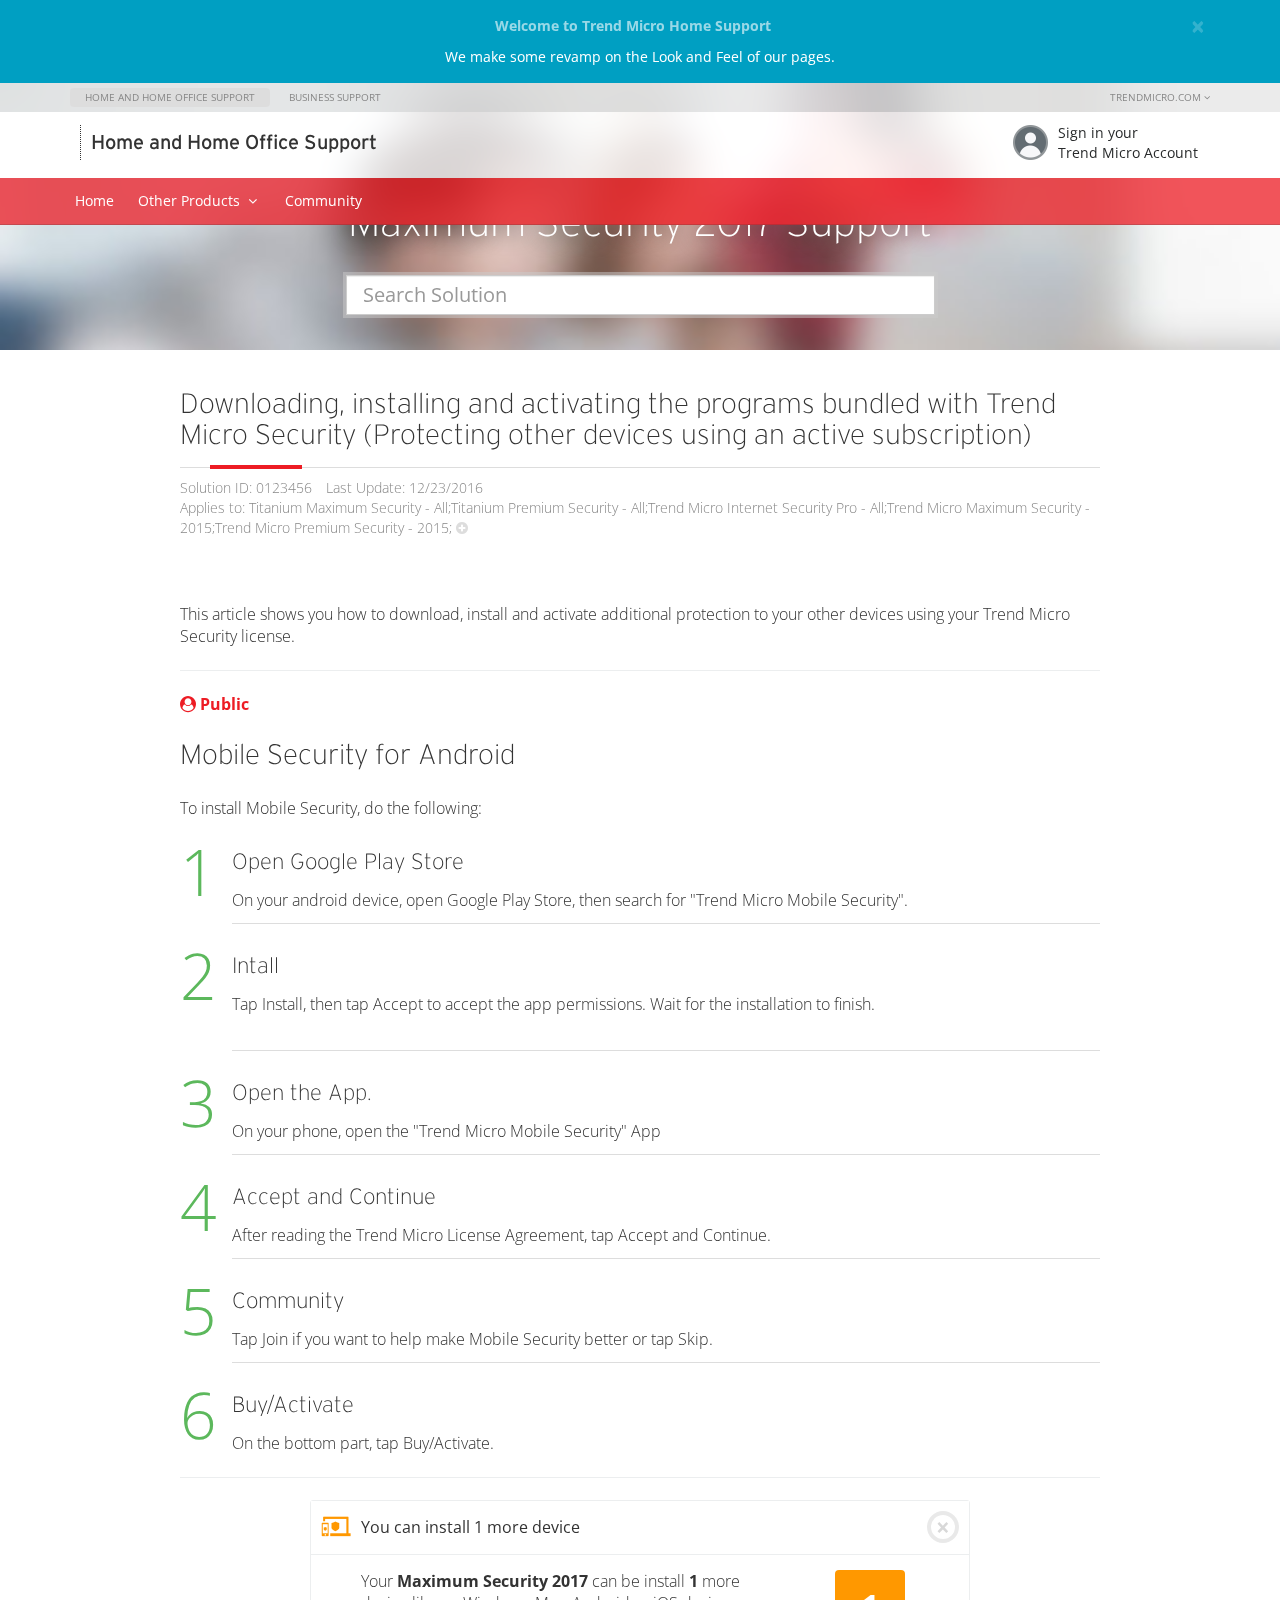
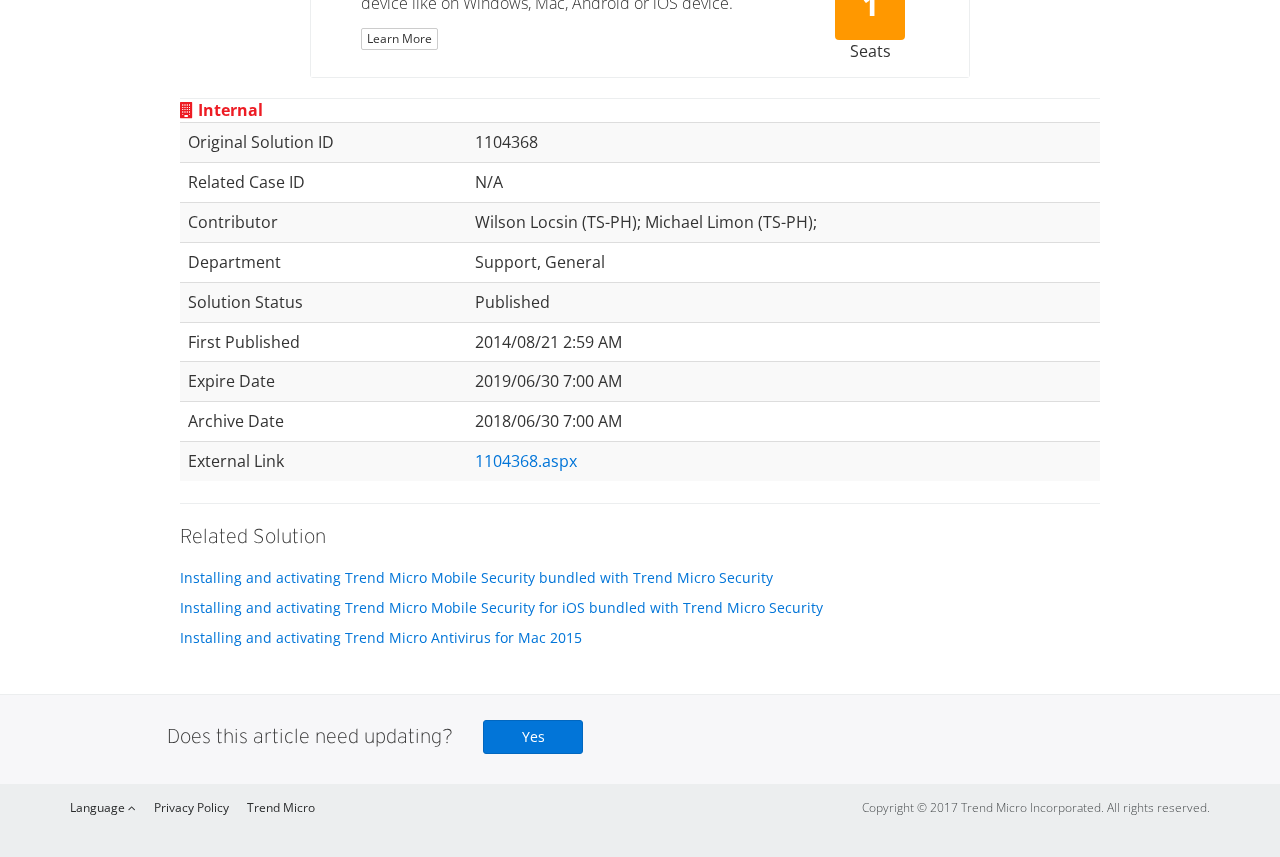
==== solution-internal.html @ 2edee47e "Update Css" ====
<!DOCTYPE html>
<html lang="en">
  <head>
    <meta charset="UTF-8">
    <meta name="viewport" content="width=device-width, initial-scale=1.0">
    <meta http-equiv="X-UA-Compatible" content="ie=edge">
    <meta name="description" content="">
    <meta name="author" content="Ronnel Sanchez">
    <link rel="icon" href="./images/tm/favicon.ico">
    <title>Maximum Security 2017 Support - Welcome to Support - Home and Home Office Support | Trend Micro</title>
    <!-- Bootstrap core CSS -->
    <link href="css/en_hsc.css" rel="stylesheet">
    <!-- Custom styles for this template -->
    <link href="css/style.css" rel="stylesheet">
    <link href="https://fonts.googleapis.com/css?family=Open+Sans:300,400" rel="stylesheet">
    <link rel="stylesheet" href="https://cdnjs.cloudflare.com/ajax/libs/fancybox/3.1.20/jquery.fancybox.min.css" />
    <link rel="stylesheet" href="https://code.jquery.com/ui/1.12.1/themes/base/jquery-ui.css">
    <link rel="stylesheet" href="https://cdnjs.cloudflare.com/ajax/libs/animate.css/3.5.2/animate.min.css" />
    <link rel="stylesheet" href="https://cdnjs.cloudflare.com/ajax/libs/flickity/2.0.10/flickity.min.css" />
    <!-- HTML5 shim and Respond.js for IE8 support of HTML5 elements and media queries -->
    <!--[if lt IE 9]>
    <script src="https://oss.maxcdn.com/html5shiv/3.7.3/html5shiv.min.js"></script>
    <script src="https://oss.maxcdn.com/respond/1.4.2/respond.min.js"></script>
    <![endif]-->
    <script src="https://esupport.trendmicro.com/scripts/web/ti8/jquery.min.js" charset="utf-8"></script>
    <!--script src="https://cdnjs.cloudflare.com/ajax/libs/jquery/3.2.1/jquery.min.js"></script-->
    <script src="https://use.fontawesome.com/0ec848e4a4.js"></script>
    <script type="text/javascript">
    $(function () {
    var availableTags = [
    'ActionScript',
    'AppleScript',
    'Asp',
    'BASIC',
    'C',
    'C++',
    'Clojure',
    'COBOL',
    'ColdFusion',
    'Erlang',
    'Fortran',
    'Groovy',
    'Haskell',
    'Java',
    'JavaScript',
    'Lisp',
    'Perl',
    'PHP',
    'Python',
    'Ruby',
    'Scala',
    'Scheme',
    ];
    $('#search').autocomplete({
    source: availableTags,
    });
    });
    </script>
  </head>
  <body>
    <header id="header" class="navbar navbar-default navbar-fixed-top">
      <div class="global-alert global-alert-info global-alert-dismissible" id="global-alert">
        <div class="container global-alert-content text-center">
          <button type="button" class="close" data-target="#global-alert" data-dismiss="alert">×</button>
          <p class="global-alert-title">
            <strong>Welcome to Trend Micro Home Support</strong>
          </p>
          <p>
            We make some revamp on the Look and Feel of our pages.
          </p>
        </div>
      </div>
      <div class="global-header hidden-xs hidden-sm">
        <div class="container">
          <ul class="nav navbar-left">
            <li class="active"><a href="">Home and Home Office Support</a></li>
            <li><a href="">Business Support</a></li>
          </ul>
          <ul class="nav navbar-right">
            <li class="dropdown">
              <a class="dropdown-toggle" type="button" data-toggle="dropdown" aria-haspopup="true" aria-expanded="false">
                TrendMicro.com
                <i class="fa fa-angle-down" aria-hidden="true"></i>
              </a>
              <ul class="dropdown-menu">
                <li><a href="https://www.trendmicro.com">Go to TrendMicro.com</a></li>
                <li class="divider"></li>
                <li class="indented"><a href="http://www.trendmicro.com/us/home/index.html">For Home</a></li>
                <li class="indented"><a href="http://www.trendmicro.com/us/small-business/index.html">For Small Business</a></li>
                <li class="indented"><a href="http://www.trendmicro.com/us/business/index.html">For Enterprise and Midsize Business</a></li>
                <li class="indented"><a href="http://www.trendmicro.com/us/security-intelligence/index.html">Security Report</a></li>
                <li class="indented"><a href="http://cloudsecurity.trendmicro.com/us/technology-innovation/index.html">Why TrendMicro</a></li>
              </ul>
            </li>
          </ul>
        </div>
      </div>
      <div class="header-nav">
        <div class="container">
          <div class="navbar-header">
            <a href="" class="navbar-brand">
              <img src="https://esupport.trendmicro.com/media/13738452/tm-logo.png" class="hidden-xs" alt="" >
              <img src="images/t-ball-r.png" class="hidden-sm hidden-md hidden-lg" alt="" >
              <span>Home and Home Office <br>Support</span>
            </a>
          </div>
          <div class="btn-login-container">
            <a href="javascript:;" class="btn btn-login btn-modal-login default">
              <div class="avatar">
              </div>
              <div class="hidden-xs body">
                <span class="name">Sign in your</span>
                <span class="email">Trend Micro Account</span>
              </div>
            </a>
          </div>
        </div>
      </div>
      <nav class="product-nav" role="navigation">
        <div class="container desktop-nav" style="position: relative;">
          <div id="navProductTitle" class="product-title">
            <span>
              <img src="./images/t-ball-w.png" alt="" height="30px">
              <b>Maximum Security Support</b>
            </span>
          </div>
          <ul id="productNavList" class="nav visible-show">
            <li class="global-menu-item">
              <a href="solution.html">Home</a>
            </li>
            <li class="dropdown global-menu-item">
              <a class="dropdown-toggle" type="button" data-toggle="dropdown" aria-haspopup="true" aria-expanded="false">Other Products &nbsp;<i class="fa fa-angle-down" aria-hidden="true">&nbsp;</i></a>
              <ul class="dropdown-menu">
                <li class="indented product-menu-item"><a href="solution.html">Premium Security 10</a></li>
                <li class="indented product-menu-item"><a href="solution.html">Antivirus for Mac</a></li>
                <li class="indented product-menu-item"><a href="">Mobile Security for iOS</a></li>
                <li class="indented product-menu-item"><a href="">Mobile Security for Android</a></li>
                <li class="indented product-menu-item"><a href="">Password Manager</a></li>
                <li class="indented product-menu-item"><a href="">More Products</a></li>
              </ul>
            </li>
            <li class="global-menu-item">
              <a href="solution.html">Community</a>
            </li>
          </ul>
          <div class="product-search pull-right">
            <a class="product-search-button">
              <i class="fa fa-search" aria-hidden="true"></i>&nbsp; Search solutions
            </a>
          </div>
        </div>
        <div class="container">
          <div class="dropdown dropdown-mobile">&nbsp;</div>
          <div class="search-mobile">
            <input type="text" class="form-control input-search" id="input-search" placeholder="Search Solution" >
            <a class="product-search-button-close"><i class="fa fa-times" aria-hidden="true"></i></a>
            <a class="product-search-button-search"><i class="fa fa-search" aria-hidden="true"></i></a>
          </div>
        </div>
      </nav>
    </header>
    <div class="banner">
      <!--style="margin-top:75px;"-->
      <div class="product-title-container container">
        <h1>Maximum Security 2017 Support</h1>
        <form action="" class="col-xs-12 col-md-10 col-md-offset-1 col-lg-6 col-lg-offset-3">
          <div class="form-group ui-widget">
            <input id="search" class="form-control input-lg" placeholder="Search Solution">
          </div>
        </form>
      </div>
    </div>
    <main>
      <article class="article-section container">
        <div class="article-body">
          <div class="page-heading">
            <h2 class="page-title h3">Downloading, installing and activating the programs bundled with Trend Micro Security (Protecting other devices using an active subscription)</h2>
            <div class="page-subtitle">
              <ul class="article-properties list-inline">
                <li><span>Solution ID: </span>0123456</li>
                <li><span>Last Update: </span>12/23/2016</li>
                <li><span>Applies to: </span><span id="productList">Titanium Maximum Security - All;Titanium Premium Security - All;Trend Micro Internet Security Pro - All;Trend Micro Maximum Security - 2015;Trend Micro Premium Security - 2015;</span> <a href="#"
              title="Show More" id="seeMore"><i class="fa fa-plus-circle" aria-hidden="true"></i></a></li>
            </ul>
          </div>
        </div>
        <p>This article shows you how to download, install and activate additional protection to your other devices using your Trend Micro Security license.</p>
        <hr>
        <strong class="text-brand-red"><i class="fa fa-user-circle" aria-hidden="true"></i> Public</strong>
        <h3>Mobile Security for Android</h3>
        <p>To install Mobile Security, do the following:</p>
        <dl class="article-steps">
          <dt>
          <h3>Open Google Play Store</h3>
          </dt>
          <dd>
          <p>On your android device, open Google Play Store, then search for "Trend Micro Mobile Security".</p>
          </dd>
          <dt>
          <h3>Intall</h3>
          </dt>
          <dd>
          <p>Tap Install, then tap Accept to accept the app permissions. Wait for the installation to finish. </p>
          <div class="text-center">
            <a href="https://esupport.trendmicro.com/media/13756081/install.png" data-fancybox="images" data-caption="Tap Install, then tap Accept to accept the app permissions. Wait for the installation to finish.">
              <img src="https://esupport.trendmicro.com/media/13756081/install.png" alt="">
            </a>
          </div>
          </dd>
          <dt>
          <h3>Open the App.</h3>
          </dt>
          <dd>
          <p>On your phone, open the "Trend Micro Mobile Security" App</p>
          </dd>
          <dt>
          <h3>Accept and Continue</h3>
          </dt>
          <dd>
          <p>After reading the Trend Micro License Agreement, tap Accept and Continue.</p>
          </dd>
          <dt>
          <h3>Community</h3>
          </dt>
          <dd>
          <p>Tap Join if you want to help make Mobile Security better or tap Skip.</p>
          </dd>
          <dt>
          <h3>Buy/Activate</h3>
          </dt>
          <dd>
          <p>On the bottom part, tap Buy/Activate.</p>
          </dd>
        </dl>
        <hr>
        <div id="SNWidgetKB">
          <div class="sn-widget-kb sn-widget-kb-warning">
            <div class="sn-widget-kb-content">
              <button type="button" class="close" data-target="#SNWidgetKB" data-dismiss="alert">×</button>
              <div class="sn-widget-kb-heading">You can install 1 more device</div>
              <div class="sn-widget-kb-tag">
                <div class="tag">
                  <span class="tag-heading">1</span>
                </div>
                <span class="tag-subtitle">Seats</span>
              </div>
              <div class="sn-widget-kb-body">
                <p>Your <b>Maximum Security 2017</b> can be install <b>1</b> more device like on Windows, Mac, Android or iOS device.</p>
                <p> <a href="" class="btn btn-default btn-xs">Learn More</a></p>
              </div>
            </div>
          </div>
        </div>
      </div>
      <div class="article-body">
        <strong class="text-brand-red"><i class="fa fa-building" aria-hidden="true"></i> Internal</strong>
        <table class="table table-striped">
          <tbody>
            <tr>
              <td>Original Solution ID</td>
              <td>1104368</td>
            </tr>
            <tr>
              <td>Related Case ID</td>
              <td>N/A</td>
            </tr>
            <tr>
              <td>Contributor</td>
              <td>Wilson Locsin (TS-PH); Michael Limon (TS-PH); </td>
            </tr>
            <tr>
              <td>Department</td>
              <td>Support, General</td>
            </tr>
            <tr>
              <td>Solution Status</td>
              <td>Published</td>
            </tr>
            <tr>
              <td>First Published</td>
              <td>2014/08/21 2:59 AM</td>
            </tr>
            <tr>
              <td>Expire Date</td>
              <td>2019/06/30 7:00 AM</td>
            </tr>
            <tr>
              <td>Archive Date</td>
              <td>2018/06/30 7:00 AM</td>
            </tr>
            <tr>
              <td>External Link</td>
              <td><a href="http://esupport.trendmicro.com/en-us/home/pages/technical-support/maximum-security/1104368.aspx">1104368.aspx</a></td>
            </tr>
          </tbody>
        </table>
        <hr>
      </div>
      <div class="article-body">
        <h3 class="article-title h4">Related Solution</h3>
        <ul class="related-list list-unstyled">
          <li><a href="">Installing and activating Trend Micro Mobile Security bundled with Trend Micro Security</a></li>
          <li><a href="">Installing and activating Trend Micro Mobile Security for iOS bundled with Trend Micro Security</a></li>
          <li><a href="">Installing and activating Trend Micro Antivirus for Mac 2015</a></li>
        </ul>
      </div>
    </article>
    <div class="article-feedback">
      <div class="container">
        <div class="row">
          <div class="col-xs-12 col-md-10 col-md-offset-1 col-lg-10 col-lg-offset-1">
            <div class="feedback-solution">
              <!--Feedback YES State-->
              <div id="yes-state" style="display:none;width: 80%">
                <div class="state-section">
                  <div class="alert alert-success">
                    <div class="alert-content">
                      <strong>Thank You</strong> for your feedback!
                    </div>
                  </div>
                  <form>
                    <fieldset class="form-group">
                      <label>What would you like to update?</label>
                      <div class="form-check">
                        <label class="form-check-label">
                          <input type="radio" class="form-check-input" name="optionsRadios" id="optionsRadios1" value="option1" checked>
                          Public Content
                        </label>
                      </div>
                      <div class="form-check">
                        <label class="form-check-label">
                          <input type="radio" class="form-check-input" name="optionsRadios" id="optionsRadios2" value="option2">
                          SEM Content
                        </label>
                      </div>
                  </fieldset>
                  <div class="form-group">
                    <label>How can we improve the article? Tell us.</label>
                    <textarea class="form-control" rows="3"></textarea>
                  </div>
                  <div class="form-group has-warning">
                    <label>Kindly include your email here so we can clarify further your feedback, when necessary:</label>
                    <input class="form-control" placeholder="Enter your email address" type="email" style="width:80%;">
                    <div class="form-control-feedback">Email is required.</div>
                    <div class="help-block"><i>We will not send you spam nor share your email address.</i></div>
                  </div>
                  <div class="form-group">
                    <div class="pull-left">
                      <a id="submit-feedback-yes" class="btn btn-primary" type="submit" tabindex="1">Submit</a>
                      <a id="no-thanks-feedback-yes" class="btn btn-default" type="submit" tabindex="2">NCancel</a>
                    </div>
                  </div>
                </form>
              </div>
            </div>
            <!--Feedback First State-->
            <div id="first-state">
              <h3 class="feedback-title h4">Does this article need updating?</h3>
              <button id="feedback-yes" type="button" class="btn btn-primary btn-icon-phone">Yes</button>
            </div>
          </div>
        </div>
    </div>
  </div>
</div>
</main>
<footer class="footer">
<div class="container">
  <div class="row">
    <div class="col-xs-12 col-md-6">
      <ul class="footer-nav">
        <li class="dropup">
          <a class="dropdown-toggle" type="button" data-toggle="dropdown" aria-haspopup="true" aria-expanded="false">
            Language
            <i class="fa fa-angle-up" aria-hidden="true"></i>
          </a>
          <ul class="dropdown-menu">
            <li><a href="https://www.trendmicro.com">TrendMicro.com</a></li>
            <li class="divider"></li>
            <li class="indented"><a href="http://www.trendmicro.com/us/home/index.html">For Home</a></li>
            <li class="indented"><a href="http://www.trendmicro.com/us/small-business/index.html">For Small Business</a></li>
            <li class="indented"><a href="http://www.trendmicro.com/us/business/index.html">For Enterprise and Midsize Business</a></li>
            <li class="indented"><a href="http://www.trendmicro.com/us/security-intelligence/index.html">Security Report</a></li>
            <li class="indented"><a href="http://cloudsecurity.trendmicro.com/us/technology-innovation/index.html">Why TrendMicro</a></li>
          </ul>
        </li>
        <li><a href="">Privacy Policy</a></li>
        <li><a href="">Trend Micro</a></li>
      </ul>
    </div>
    <div class="col-xs-12 col-md-6">
      <p class="footer-text">Copyright © 2017 Trend Micro Incorporated. All rights reserved.</p>
    </div>
  </div>
</div>
</footer>
<!--Modals-->
<!--Login-->
<div style="display: none;" class="fancybox-default fancybox-login" id="modal-login">
<div class="login-container">
  <div class="col-xs-12">
    <div class="login-body">
      <div class="popup-brand">
        <img src="images/t-ball-r.png" class="brand-logo" alt="">
        <span class="brand-corp">Trend Micro</span>
        <span class="brand-name">Account</span>
      </div>
      <form class="form-horizontal">
        <div class="login-header">
          <h1 class="login-title">Sign In</h1>
          <p class="login-subtitle">with your Trend Micro Account</p>
        </div>
        <div class="form-group">
          <a class="pull-right label-link">Forgot your Email?</a>
          <input class="form-control" placeholder="Email" type="email" tabindex="1" autofocus>
        </div>
        <div class="form-group">
          <a class="pull-right label-link" href="">Forgot your Password?</a>
          <input class="form-control" placeholder="Password" type="password" tabindex="2">
        </div>
        <p class="error-message warning hide">
          You may have entered a wrong email or password.
        </p>
        <p class="error-message hide">
          Please try again or <a href="">Get help</a>.
        </p>
        <hr>
        <div class="form-group">
          <div class="pull-right">
            <a data-fancybox-close class="btn btn-default" type="submit">Cancel</a>
            <a class="btn btn-primary" type="submit" tabindex="3">Sign in</a>
          </div>
        </div>
      </form>
      <p class="login-footer-link"><a href="" class="help-link">Legal Policies and Privacy</a></p>
    </div>
  </div>
</div>
</div>
<!--Login-->
<div style="display: none;" class="fancybox-default fancybox-login" id="modal-login-full">
<div class="login-container equal">
  <div class="col-xs-12 col-sm-6 col-md-6 promo-login">
    <div class="promo-body mobile hidden-sm hidden-md hidden-lg">
      <div class="login-navbar">
        <a data-fancybox-close class="btn btn-semi-transparent-light">Close</a>
      </div>
      <h3>Sign in to quickly check your:</h3>
      <div class="promo-carousel">
        <div class="promo-cell">
          <img src="./images/ms/full/ms-not-expired.png" width="120">
          <h4>Expiry and Auto-Renew Status.</h4>
          <p>Know when your subscription expires</p>
        </div>
        <div class="promo-cell">
          <img src="./images/ms/full/ms-device.png" width="120">
          <h4>Remaining Seats.</h4>
          <p>How many devices your license can protect</p>
        </div>
        <div class="promo-cell">
          <img src="./images/ms/full/ms-support.png" width="120">
          <h4>Service Coverage</h4>
          <p>Contact support</p>
        </div>
      </div>
      <button class="btn btn-default btn-block btn-dismiss-promo">Get Started</button>
    </div>
    <div class="promo-body desktop hidden-xs">
      <h3>Sign in to quickly check your:</h3>
      <p>Lorem ipsum dolor sit amet.</p>
      <br />
      <div class="promo-content">
        <ul class="list-unstyled">
          <li class="media">
            <div class="media-left">
              <span>
                <img src="./images/ms/full/ms-not-expired.png" class="media-object" width="60" >
              </span>
            </div>
            <div class="media-body media-middle">
              <span class="media-heading">Expiry and Auto-Renew Status.</span><br />
              <p>Know when your subscription expires</p>
            </div>
          </li>
          <li class="media">
            <div class="media-left">
              <span>
                <img src="./images/ms/full/ms-device.png" class="media-object" width="60">
              </span>
            </div>
            <div class="media-body media-middle">
              <span class="media-heading">Remaining Seats.</span><br />
              <p>How many devices your license can protect</p>
            </div>
          </li>
          <li class="media">
            <div class="media-left">
              <span>
                <img src="./images/ms/full/ms-support.png" class="media-object" width="60">
              </span>
            </div>
            <div class="media-body media-middle">
              <span class="media-heading">Service Coverage</span><br />
              <p>Contact support</p>
            </div>
          </li>
        </ul>
      </div>
    </div>
  </div>
  <div class="col-xs-12 col-sm-6 col-md-6 login-content">
    <div class="login-body">
      <div class="popup-brand">
        <img src="images/t-ball-r.png" class="brand-logo" alt="">
        <span class="brand-corp">Trend Micro</span>
        <span class="brand-name">Account</span>
      </div>
      <form class="form-horizontal">
        <div class="login-header">
          <h1 class="login-title">Sign In</h1>
          <p class="login-subtitle">with your Trend Micro Account</p>
        </div>
        <div class="form-group">
          <input class="form-control" placeholder="Email" type="email" tabindex="1" autofocus>
          <a class="pull-right label-link">Forgot your Email?</a>
        </div>
        <div class="form-group">
          <input class="form-control" placeholder="Password" type="password" tabindex="2">
          <a class="pull-right label-link" href="">Forgot your Password?</a>
        </div>
        <div class="checkbox">
          <label>
            <input type="checkbox" name="remember_me" id="remember_me" value="" checked="true">
            <small>Remember me</small>
          </label>
        </div>
        <p class="error-message warning hide">
          You may have entered a wrong email or password.
        </p>
        <p class="error-message hide">
          Please try again or <a href="">Get help</a>.
        </p>
        <hr>
        <div class="form-group">
          <div class="pull-right">
            <a data-fancybox-close class="btn btn-default" type="submit">Cancel</a>
            <a class="btn btn-primary" type="submit" tabindex="3">Sign in</a>
          </div>
        </div>
      </form>
      <p class="login-footer-link"><a href="" class="help-link">Legal Policies and Privacy</a></p>
    </div>
  </div>
</div>
</div>
</body>
<script src="https://cdnjs.cloudflare.com/ajax/libs/flickity/2.0.10/flickity.pkgd.min.js"></script>
<script src="https://code.jquery.com/ui/1.12.1/jquery-ui.js"></script>
<script src="https://cdnjs.cloudflare.com/ajax/libs/fancybox/3.1.20/jquery.fancybox.min.js"></script>
<script src="https://cdnjs.cloudflare.com/ajax/libs/headroom/0.9.4/headroom.min.js"></script>
<script src="js/original-scripts.js"></script>
<script src="js/bootstrap.min.js"></script>
</html>
---- css/style.css ----
html {
   -ms-overflow-style: scrollbar;
}

a > img {
  height: auto;
  max-width: 100%;
}

/* FancyBox */
[data-fancybox="images"] {
  cursor: zoom-in;
}

#btnModalLogin, #btnModalLoginCancel {
  width: 100px;
}

#btnModalLogin.full-width {
  width: 100%;
}

.product-title-container > form > .form-group{
  border:3px solid rgba(204, 204, 204, .5);
}

.product-title-container > form > .form-group > input{
  border-radius: 0;
  height: 40px;
  padding-right: 35px;
}

.section{
  padding: 30px 0;
  border-bottom: 1px solid #dddddd;
}

.section:first-child,.section:last-child{
  border-bottom:0;
}

.section-heading{
  text-align: center;
}
.section-title{
  margin-top: 40px;
}

.alert-section, .notification-section {
  margin-top: 20px;
  margin-bottom: 20px;
}

#alert-column,#notification-column{
margin: 0;
}

.article-section{
  margin-bottom: 30px;
}

.article-feedback{
  background: #f7f7f9;
  padding-top: 25px;
  padding-bottom: 30px;
  border-top: 1px solid #eceeef;
}

.article-title {
  margin: 0;
  margin-bottom: 15px;
}

.article-body > .related-list li{
   padding: 5px 0;
   font-size: 14px;
 }

.content{
  margin-bottom: 30px;
  display: inline-block;
  width: 100%;

}

.page-heading{
  margin-top: 40px;
  margin-bottom: 25px;
}

.page-title{
  border-bottom: 1px solid #dddddd;
  padding-bottom: 15px;
  position: relative;
  margin-top: 0;
  margin-bottom: 0;
}

.page-title:after{
  content: " ";
  width: 100%;
  height: 4px;
  background: #ED1C24;
  display: inherit;
  bottom: -.09em;
  max-width: 10%;
  position: absolute;
  left: 30px;
}

.page-subtitle{
  margin-top: 10px;
  font-size: 14px;
  color:#888888;
  font-weight: 300;
}

.page-subtitle a{
  color: #dddddd;
}

.page-subtitle a:hover{
  color: #cccccc;
}


.visible-hide {
      opacity: 0;
  transition: opacity .35s;
}
.visible-show{
      opacity: 1;
  transition: opacity .35s;
}


.animated {
  -webkit-animation-duration: .5s;
  -moz-animation-duration: .5s;
  -o-animation-duration: .5s;
  animation-duration: .5s;
  -webkit-animation-fill-mode: both;
  -moz-animation-fill-mode: both;
  -o-animation-fill-mode: both;
  animation-fill-mode: both;
  will-change: transform, opacity;
}


#mobile-menu {
  -webkit-flex: 1 1 auto;
  -ms-flex: 1 1 auto;
  flex: 1 1 auto;
}

@-webkit-keyframes slideDown {
  0% {
    -webkit-transform: translateY(-90px);
  }

  100% {
    -webkit-transform: translateY(0);
  }
}

@-moz-keyframes slideDown {
  0% {
    -moz-transform: translateY(-90px);
  }

  100% {
    -moz-transform: translateY(0);
  }
}

@-o-keyframes slideDown {
  0% {
    -o-transform: translateY(-90px);
  }

  100% {
    -o-transform: translateY(0);
  }
}

@keyframes slideDown {
  0% {
    transform: translateY(-90px);
  }

  100% {
    transform: translateY(0);
  }
}

.headroom--pinned.headroom--not-bottom.headroom--top {
  animation-name: slideDown !important;
}

@-webkit-keyframes slideUp {
  0% {
    -webkit-transform: translateY(0);
  }

  100% {
    -webkit-transform: translateY(-100%) translateY(46px);
  }
}

@-moz-keyframes slideUp {
  0% {
    -moz-transform: translateY(0);
  }

  100% {
    -moz-transform: translateY(-100%) translateY(46px);
  }
}

@-o-keyframes slideUp {
  0% {
    -o-transform: translateY(0);
  }

  100% {
    -o-transform: translateY(-100%) translateY(46px);
  }
}

@keyframes slideUp {
  0% {
    transform: translateY(0);
  }

  100% {
    transform: translateY(-100%) translateY(46px);
  }
}

@-ms-keyframes slideUp {
  0% {
    -ms-transform: translateY(0);
  }
  100% {
    -ms-transform: translateY(-100%) translateY(46px);
  }
}

.animated.slideUp {
  -webkit-animation-name: slideUp;
  -moz-animation-name: slideUp;
  -o-animation-name: slideUp;
  -ms-animation-name: slideUp;
  animation-name: slideUp;
}

#global-menu a, a.back-to-global {
  padding: 15px 40px !important;
}

#mobile-menu:hover {
  text-decoration: none;
}

.desktop-nav {
  display: none !important;
}

@media (min-width: 1200px) {
  .dropdown-mobile {
    display: none !important;
  }
  .desktop-nav {
    display: flex !important;
  }
}

.headroom--pinned.headroom--not-bottom.headroom--top .dropdown-mobile .product-search-button {
  opacity: 0;
  overflow: hidden;
  transition: visibility .35s,opacity .35s;
  visibility: hidden;
}

.slideUp .dropdown-mobile .product-search-button {
  opacity: 1 !important;
  visibility: visible !important;
  padding: 10px;
  border-radius: 3px;
}

.headroom--pinned.headroom--not-bottom.headroom--top .search-mobile {
  opacity: 0;
  overflow: hidden;
  transition: opacity .2s,right .2s,height .2s,visibility .2s;
  visibility: hidden;
  width: 0;
  height: 0px;
}

#body-overlay {
  background: rgba(0, 0, 0, 0.45);
  height: 0;
  left: 0;
  opacity: 0;
  position: absolute !important;
  transition: opacity .35s,height .35s step-end;
  width: 100%;
  z-index: 1;
  overflow-y: scroll;
}

.overlay-open #body-overlay {
  height: 5000%;
  opacity: 1;
  transition: opacity .35s,height 0s step-start,top .35s;
}

.overlay-open {
  overflow: hidden !important;
}

@keyframes fadein {
  from {
    opacity: 0;
  }

  to {
    opacity: 1;
  }
}
@-moz-keyframes fadein {
  from {
    opacity: 0;
  }

  to {
    opacity: 1;
  }
}

@-webkit-keyframes fadein {
  from {
    opacity: 0;
  }

  to {
    opacity: 1;
  }
}

@-ms-keyframes fadein {
  from {
    opacity: 0;
  }

  to {
    opacity: 1;
  }
}

@-o-keyframes fadein {
  from {
    opacity: 0;
  }

  to {
    opacity: 1;
  }
}

.ul-widget-hide {
bottom: -100% !important;
transition: 0s!important;
}

.label-switch {
  padding-top: 7px;
  padding-left: 10px;
  font-size: small;
  color: #666;
}
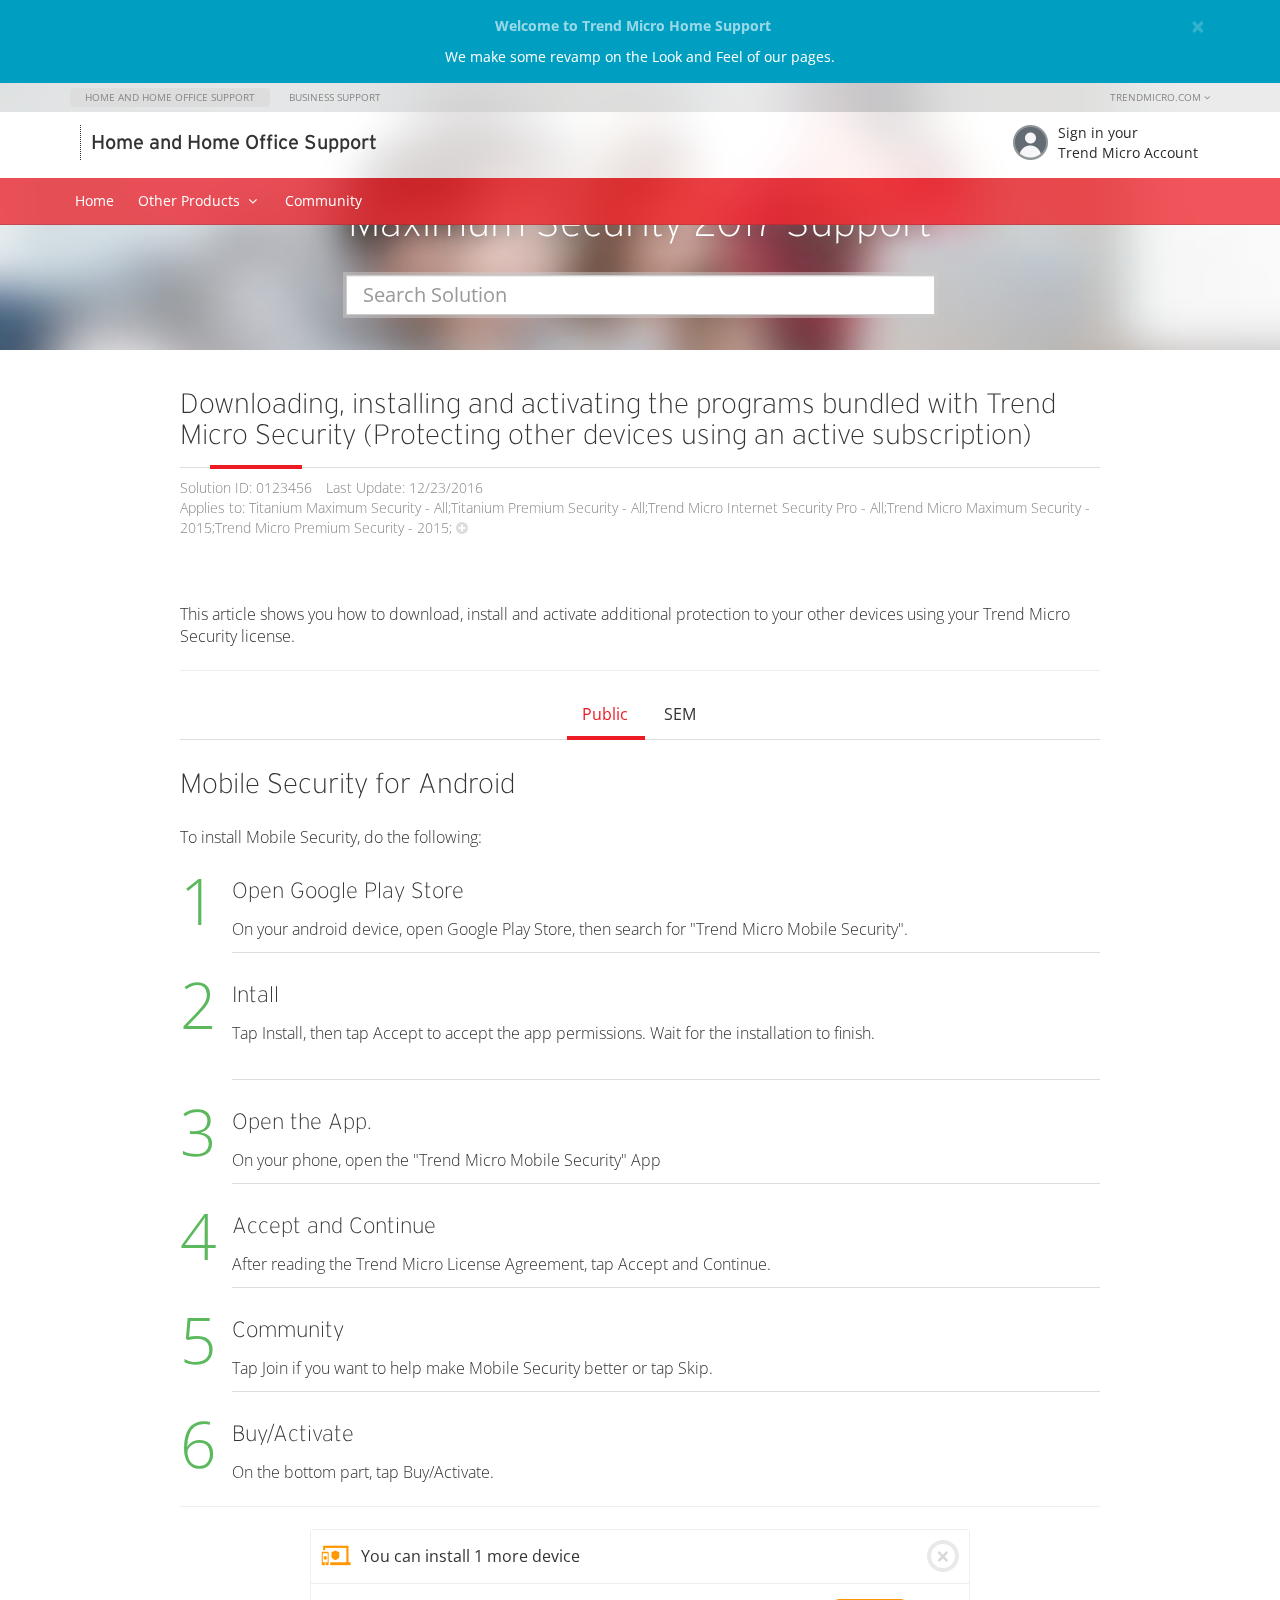
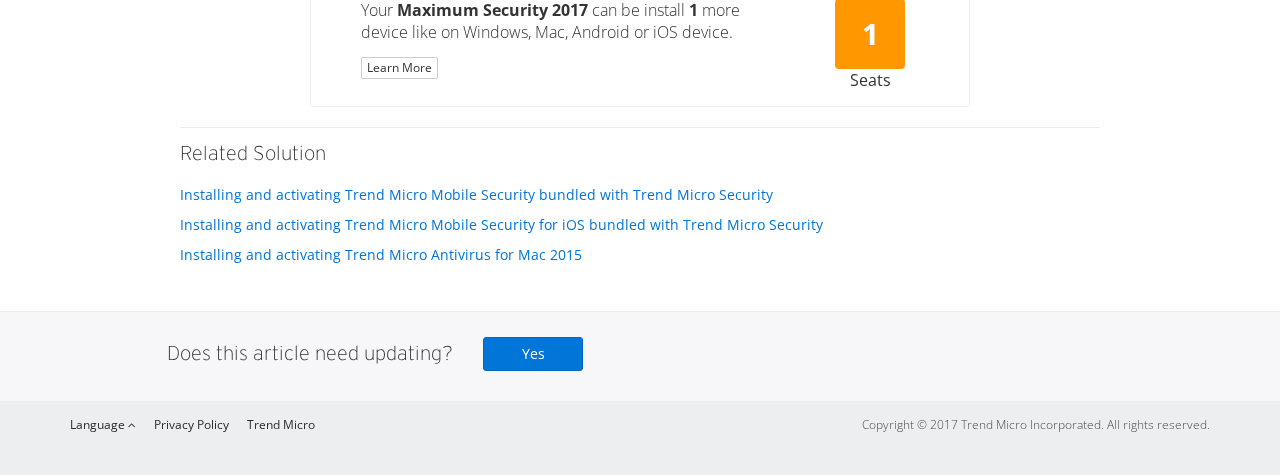
==== commit 25c8c1ca: "Upated internal solution rearrangement" ====
--- a/solution-internal.html
+++ b/solution-internal.html
@@ -181,123 +181,138 @@
                 <li><span>Last Update: </span>12/23/2016</li>
                 <li><span>Applies to: </span><span id="productList">Titanium Maximum Security - All;Titanium Premium Security - All;Trend Micro Internet Security Pro - All;Trend Micro Maximum Security - 2015;Trend Micro Premium Security - 2015;</span> <a href="#"
               title="Show More" id="seeMore"><i class="fa fa-plus-circle" aria-hidden="true"></i></a></li>
-            </ul>
-          </div>
-        </div>
-        <p>This article shows you how to download, install and activate additional protection to your other devices using your Trend Micro Security license.</p>
-        <hr>
-        <strong class="text-brand-red"><i class="fa fa-user-circle" aria-hidden="true"></i> Public</strong>
-        <h3>Mobile Security for Android</h3>
-        <p>To install Mobile Security, do the following:</p>
-        <dl class="article-steps">
-          <dt>
-          <h3>Open Google Play Store</h3>
-          </dt>
-          <dd>
-          <p>On your android device, open Google Play Store, then search for "Trend Micro Mobile Security".</p>
-          </dd>
-          <dt>
-          <h3>Intall</h3>
-          </dt>
-          <dd>
-          <p>Tap Install, then tap Accept to accept the app permissions. Wait for the installation to finish. </p>
-          <div class="text-center">
-            <a href="https://esupport.trendmicro.com/media/13756081/install.png" data-fancybox="images" data-caption="Tap Install, then tap Accept to accept the app permissions. Wait for the installation to finish.">
-              <img src="https://esupport.trendmicro.com/media/13756081/install.png" alt="">
-            </a>
-          </div>
-          </dd>
-          <dt>
-          <h3>Open the App.</h3>
-          </dt>
-          <dd>
-          <p>On your phone, open the "Trend Micro Mobile Security" App</p>
-          </dd>
-          <dt>
-          <h3>Accept and Continue</h3>
-          </dt>
-          <dd>
-          <p>After reading the Trend Micro License Agreement, tap Accept and Continue.</p>
-          </dd>
-          <dt>
-          <h3>Community</h3>
-          </dt>
-          <dd>
-          <p>Tap Join if you want to help make Mobile Security better or tap Skip.</p>
-          </dd>
-          <dt>
-          <h3>Buy/Activate</h3>
-          </dt>
-          <dd>
-          <p>On the bottom part, tap Buy/Activate.</p>
-          </dd>
-        </dl>
-        <hr>
-        <div id="SNWidgetKB">
-          <div class="sn-widget-kb sn-widget-kb-warning">
-            <div class="sn-widget-kb-content">
-              <button type="button" class="close" data-target="#SNWidgetKB" data-dismiss="alert">×</button>
-              <div class="sn-widget-kb-heading">You can install 1 more device</div>
-              <div class="sn-widget-kb-tag">
-                <div class="tag">
-                  <span class="tag-heading">1</span>
-                </div>
-                <span class="tag-subtitle">Seats</span>
-              </div>
-              <div class="sn-widget-kb-body">
-                <p>Your <b>Maximum Security 2017</b> can be install <b>1</b> more device like on Windows, Mac, Android or iOS device.</p>
-                <p> <a href="" class="btn btn-default btn-xs">Learn More</a></p>
-              </div>
-            </div>
-          </div>
-        </div>
-      </div>
+              </ul>
+            </div>
+          </div>
+          <p>This article shows you how to download, install and activate additional protection to your other devices using your Trend Micro Security license.</p>
+          <hr>
+
+
+        <!-- Start -->
+        <ul class="tab-scroll tab-center nav nav-tabs text-center">
+          <li class="active"><a href="#tab1" data-toggle="tab">Public</a></li>
+          <li><a href="#tab2" data-toggle="tab">SEM</a></li>
+        </ul>
+        <div class="tab-content">
+          <div role="tabpanel" class="tab-pane active in fade" id="tab1">
+            <!-- Start Public -->
+            <h3>Mobile Security for Android</h3>
+            <p>To install Mobile Security, do the following:</p>
+            <dl class="article-steps">
+              <dt>
+              <h3>Open Google Play Store</h3>
+              </dt>
+              <dd>
+              <p>On your android device, open Google Play Store, then search for "Trend Micro Mobile Security".</p>
+              </dd>
+              <dt>
+              <h3>Intall</h3>
+              </dt>
+              <dd>
+              <p>Tap Install, then tap Accept to accept the app permissions. Wait for the installation to finish. </p>
+              <div class="text-center">
+                <a href="https://esupport.trendmicro.com/media/13756081/install.png" data-fancybox="images" data-caption="Tap Install, then tap Accept to accept the app permissions. Wait for the installation to finish.">
+                  <img src="https://esupport.trendmicro.com/media/13756081/install.png" alt="">
+                </a>
+              </div>
+              </dd>
+              <dt>
+              <h3>Open the App.</h3>
+              </dt>
+              <dd>
+              <p>On your phone, open the "Trend Micro Mobile Security" App</p>
+              </dd>
+              <dt>
+              <h3>Accept and Continue</h3>
+              </dt>
+              <dd>
+              <p>After reading the Trend Micro License Agreement, tap Accept and Continue.</p>
+              </dd>
+              <dt>
+              <h3>Community</h3>
+              </dt>
+              <dd>
+              <p>Tap Join if you want to help make Mobile Security better or tap Skip.</p>
+              </dd>
+              <dt>
+              <h3>Buy/Activate</h3>
+              </dt>
+              <dd>
+              <p>On the bottom part, tap Buy/Activate.</p>
+              </dd>
+            </dl>
+            <hr>
+            <div id="SNWidgetKB">
+              <div class="sn-widget-kb sn-widget-kb-warning">
+                <div class="sn-widget-kb-content">
+                  <button type="button" class="close" data-target="#SNWidgetKB" data-dismiss="alert">×</button>
+                  <div class="sn-widget-kb-heading">You can install 1 more device</div>
+                  <div class="sn-widget-kb-tag">
+                    <div class="tag">
+                      <span class="tag-heading">1</span>
+                    </div>
+                    <span class="tag-subtitle">Seats</span>
+                  </div>
+                  <div class="sn-widget-kb-body">
+                    <p>Your <b>Maximum Security 2017</b> can be install <b>1</b> more device like on Windows, Mac, Android or iOS device.</p>
+                    <p> <a href="" class="btn btn-default btn-xs">Learn More</a></p>
+                  </div>
+                </div>
+              </div>
+            </div>
+          </div>
+          <!-- End Public -->
+        <div role="tabpanel" class="tab-pane fade" id="tab2">
+          <!-- Start SEM -->
+          <table class="table table-striped">
+            <tbody>
+              <tr>
+                <td>Original Solution ID</td>
+                <td>1104368</td>
+              </tr>
+              <tr>
+                <td>Related Case ID</td>
+                <td>N/A</td>
+              </tr>
+              <tr>
+                <td>Contributor</td>
+                <td>Wilson Locsin (TS-PH); Michael Limon (TS-PH); </td>
+              </tr>
+              <tr>
+                <td>Department</td>
+                <td>Support, General</td>
+              </tr>
+              <tr>
+                <td>Solution Status</td>
+                <td>Published</td>
+              </tr>
+              <tr>
+                <td>First Published</td>
+                <td>2014/08/21 2:59 AM</td>
+              </tr>
+              <tr>
+                <td>Expire Date</td>
+                <td>2019/06/30 7:00 AM</td>
+              </tr>
+              <tr>
+                <td>Archive Date</td>
+                <td>2018/06/30 7:00 AM</td>
+              </tr>
+              <tr>
+                <td>External Link</td>
+                <td><a href="http://esupport.trendmicro.com/en-us/home/pages/technical-support/maximum-security/1104368.aspx">1104368.aspx</a></td>
+              </tr>
+            </tbody>
+          </table>
+          <hr>
+          <!-- End SEM -->
+        </div>
+      </div>
+      <!-- End -->
+    </div>
+      <!-- <strong class="text-brand-red"><i class="fa fa-user-circle" aria-hidden="true"></i> Public</strong> -->
       <div class="article-body">
-        <strong class="text-brand-red"><i class="fa fa-building" aria-hidden="true"></i> Internal</strong>
-        <table class="table table-striped">
-          <tbody>
-            <tr>
-              <td>Original Solution ID</td>
-              <td>1104368</td>
-            </tr>
-            <tr>
-              <td>Related Case ID</td>
-              <td>N/A</td>
-            </tr>
-            <tr>
-              <td>Contributor</td>
-              <td>Wilson Locsin (TS-PH); Michael Limon (TS-PH); </td>
-            </tr>
-            <tr>
-              <td>Department</td>
-              <td>Support, General</td>
-            </tr>
-            <tr>
-              <td>Solution Status</td>
-              <td>Published</td>
-            </tr>
-            <tr>
-              <td>First Published</td>
-              <td>2014/08/21 2:59 AM</td>
-            </tr>
-            <tr>
-              <td>Expire Date</td>
-              <td>2019/06/30 7:00 AM</td>
-            </tr>
-            <tr>
-              <td>Archive Date</td>
-              <td>2018/06/30 7:00 AM</td>
-            </tr>
-            <tr>
-              <td>External Link</td>
-              <td><a href="http://esupport.trendmicro.com/en-us/home/pages/technical-support/maximum-security/1104368.aspx">1104368.aspx</a></td>
-            </tr>
-          </tbody>
-        </table>
-        <hr>
-      </div>
-      <div class="article-body">
-        <h3 class="article-title h4">Related Solution</h3>
+        <h3 class="article-title h4" style="margin-top: 15px;">Related Solution</h3>
         <ul class="related-list list-unstyled">
           <li><a href="">Installing and activating Trend Micro Mobile Security bundled with Trend Micro Security</a></li>
           <li><a href="">Installing and activating Trend Micro Mobile Security for iOS bundled with Trend Micro Security</a></li>
@@ -333,226 +348,226 @@
                           SEM Content
                         </label>
                       </div>
-                  </fieldset>
-                  <div class="form-group">
-                    <label>How can we improve the article? Tell us.</label>
-                    <textarea class="form-control" rows="3"></textarea>
-                  </div>
-                  <div class="form-group has-warning">
-                    <label>Kindly include your email here so we can clarify further your feedback, when necessary:</label>
-                    <input class="form-control" placeholder="Enter your email address" type="email" style="width:80%;">
-                    <div class="form-control-feedback">Email is required.</div>
-                    <div class="help-block"><i>We will not send you spam nor share your email address.</i></div>
-                  </div>
-                  <div class="form-group">
-                    <div class="pull-left">
-                      <a id="submit-feedback-yes" class="btn btn-primary" type="submit" tabindex="1">Submit</a>
-                      <a id="no-thanks-feedback-yes" class="btn btn-default" type="submit" tabindex="2">NCancel</a>
+                    </fieldset>
+                    <div class="form-group">
+                      <label>How can we improve the article? Tell us.</label>
+                      <textarea class="form-control" rows="3"></textarea>
                     </div>
-                  </div>
-                </form>
-              </div>
-            </div>
-            <!--Feedback First State-->
-            <div id="first-state">
-              <h3 class="feedback-title h4">Does this article need updating?</h3>
-              <button id="feedback-yes" type="button" class="btn btn-primary btn-icon-phone">Yes</button>
-            </div>
-          </div>
-        </div>
+                    <div class="form-group has-warning">
+                      <label>Kindly include your email here so we can clarify further your feedback, when necessary:</label>
+                      <input class="form-control" placeholder="Enter your email address" type="email" style="width:80%;">
+                      <div class="form-control-feedback">Email is required.</div>
+                      <div class="help-block"><i>We will not send you spam nor share your email address.</i></div>
+                    </div>
+                    <div class="form-group">
+                      <div class="pull-left">
+                        <a id="submit-feedback-yes" class="btn btn-primary" type="submit" tabindex="1">Submit</a>
+                        <a id="no-thanks-feedback-yes" class="btn btn-default" type="submit" tabindex="2">NCancel</a>
+                      </div>
+                    </div>
+                  </form>
+                </div>
+              </div>
+              <!--Feedback First State-->
+              <div id="first-state">
+                <h3 class="feedback-title h4">Does this article need updating?</h3>
+                <button id="feedback-yes" type="button" class="btn btn-primary btn-icon-phone">Yes</button>
+              </div>
+            </div>
+          </div>
+        </div>
+      </div>
+    </div>
+  </main>
+  <footer class="footer">
+    <div class="container">
+      <div class="row">
+        <div class="col-xs-12 col-md-6">
+          <ul class="footer-nav">
+            <li class="dropup">
+              <a class="dropdown-toggle" type="button" data-toggle="dropdown" aria-haspopup="true" aria-expanded="false">
+                Language
+                <i class="fa fa-angle-up" aria-hidden="true"></i>
+              </a>
+              <ul class="dropdown-menu">
+                <li><a href="https://www.trendmicro.com">TrendMicro.com</a></li>
+                <li class="divider"></li>
+                <li class="indented"><a href="http://www.trendmicro.com/us/home/index.html">For Home</a></li>
+                <li class="indented"><a href="http://www.trendmicro.com/us/small-business/index.html">For Small Business</a></li>
+                <li class="indented"><a href="http://www.trendmicro.com/us/business/index.html">For Enterprise and Midsize Business</a></li>
+                <li class="indented"><a href="http://www.trendmicro.com/us/security-intelligence/index.html">Security Report</a></li>
+                <li class="indented"><a href="http://cloudsecurity.trendmicro.com/us/technology-innovation/index.html">Why TrendMicro</a></li>
+              </ul>
+            </li>
+            <li><a href="">Privacy Policy</a></li>
+            <li><a href="">Trend Micro</a></li>
+          </ul>
+        </div>
+        <div class="col-xs-12 col-md-6">
+          <p class="footer-text">Copyright © 2017 Trend Micro Incorporated. All rights reserved.</p>
+        </div>
+      </div>
+    </div>
+  </footer>
+  <!--Modals-->
+  <!--Login-->
+  <div style="display: none;" class="fancybox-default fancybox-login" id="modal-login">
+    <div class="login-container">
+      <div class="col-xs-12">
+        <div class="login-body">
+          <div class="popup-brand">
+            <img src="images/t-ball-r.png" class="brand-logo" alt="">
+            <span class="brand-corp">Trend Micro</span>
+            <span class="brand-name">Account</span>
+          </div>
+          <form class="form-horizontal">
+            <div class="login-header">
+              <h1 class="login-title">Sign In</h1>
+              <p class="login-subtitle">with your Trend Micro Account</p>
+            </div>
+            <div class="form-group">
+              <a class="pull-right label-link">Forgot your Email?</a>
+              <input class="form-control" placeholder="Email" type="email" tabindex="1" autofocus>
+            </div>
+            <div class="form-group">
+              <a class="pull-right label-link" href="">Forgot your Password?</a>
+              <input class="form-control" placeholder="Password" type="password" tabindex="2">
+            </div>
+            <p class="error-message warning hide">
+              You may have entered a wrong email or password.
+            </p>
+            <p class="error-message hide">
+              Please try again or <a href="">Get help</a>.
+            </p>
+            <hr>
+            <div class="form-group">
+              <div class="pull-right">
+                <a data-fancybox-close class="btn btn-default" type="submit">Cancel</a>
+                <a class="btn btn-primary" type="submit" tabindex="3">Sign in</a>
+              </div>
+            </div>
+          </form>
+          <p class="login-footer-link"><a href="" class="help-link">Legal Policies and Privacy</a></p>
+        </div>
+      </div>
     </div>
   </div>
-</div>
-</main>
-<footer class="footer">
-<div class="container">
-  <div class="row">
-    <div class="col-xs-12 col-md-6">
-      <ul class="footer-nav">
-        <li class="dropup">
-          <a class="dropdown-toggle" type="button" data-toggle="dropdown" aria-haspopup="true" aria-expanded="false">
-            Language
-            <i class="fa fa-angle-up" aria-hidden="true"></i>
-          </a>
-          <ul class="dropdown-menu">
-            <li><a href="https://www.trendmicro.com">TrendMicro.com</a></li>
-            <li class="divider"></li>
-            <li class="indented"><a href="http://www.trendmicro.com/us/home/index.html">For Home</a></li>
-            <li class="indented"><a href="http://www.trendmicro.com/us/small-business/index.html">For Small Business</a></li>
-            <li class="indented"><a href="http://www.trendmicro.com/us/business/index.html">For Enterprise and Midsize Business</a></li>
-            <li class="indented"><a href="http://www.trendmicro.com/us/security-intelligence/index.html">Security Report</a></li>
-            <li class="indented"><a href="http://cloudsecurity.trendmicro.com/us/technology-innovation/index.html">Why TrendMicro</a></li>
-          </ul>
-        </li>
-        <li><a href="">Privacy Policy</a></li>
-        <li><a href="">Trend Micro</a></li>
-      </ul>
-    </div>
-    <div class="col-xs-12 col-md-6">
-      <p class="footer-text">Copyright © 2017 Trend Micro Incorporated. All rights reserved.</p>
+  <!--Login-->
+  <div style="display: none;" class="fancybox-default fancybox-login" id="modal-login-full">
+    <div class="login-container equal">
+      <div class="col-xs-12 col-sm-6 col-md-6 promo-login">
+        <div class="promo-body mobile hidden-sm hidden-md hidden-lg">
+          <div class="login-navbar">
+            <a data-fancybox-close class="btn btn-semi-transparent-light">Close</a>
+          </div>
+          <h3>Sign in to quickly check your:</h3>
+          <div class="promo-carousel">
+            <div class="promo-cell">
+              <img src="./images/ms/full/ms-not-expired.png" width="120">
+              <h4>Expiry and Auto-Renew Status.</h4>
+              <p>Know when your subscription expires</p>
+            </div>
+            <div class="promo-cell">
+              <img src="./images/ms/full/ms-device.png" width="120">
+              <h4>Remaining Seats.</h4>
+              <p>How many devices your license can protect</p>
+            </div>
+            <div class="promo-cell">
+              <img src="./images/ms/full/ms-support.png" width="120">
+              <h4>Service Coverage</h4>
+              <p>Contact support</p>
+            </div>
+          </div>
+          <button class="btn btn-default btn-block btn-dismiss-promo">Get Started</button>
+        </div>
+        <div class="promo-body desktop hidden-xs">
+          <h3>Sign in to quickly check your:</h3>
+          <p>Lorem ipsum dolor sit amet.</p>
+          <br />
+          <div class="promo-content">
+            <ul class="list-unstyled">
+              <li class="media">
+                <div class="media-left">
+                  <span>
+                    <img src="./images/ms/full/ms-not-expired.png" class="media-object" width="60" >
+                  </span>
+                </div>
+                <div class="media-body media-middle">
+                  <span class="media-heading">Expiry and Auto-Renew Status.</span><br />
+                  <p>Know when your subscription expires</p>
+                </div>
+              </li>
+              <li class="media">
+                <div class="media-left">
+                  <span>
+                    <img src="./images/ms/full/ms-device.png" class="media-object" width="60">
+                  </span>
+                </div>
+                <div class="media-body media-middle">
+                  <span class="media-heading">Remaining Seats.</span><br />
+                  <p>How many devices your license can protect</p>
+                </div>
+              </li>
+              <li class="media">
+                <div class="media-left">
+                  <span>
+                    <img src="./images/ms/full/ms-support.png" class="media-object" width="60">
+                  </span>
+                </div>
+                <div class="media-body media-middle">
+                  <span class="media-heading">Service Coverage</span><br />
+                  <p>Contact support</p>
+                </div>
+              </li>
+            </ul>
+          </div>
+        </div>
+      </div>
+      <div class="col-xs-12 col-sm-6 col-md-6 login-content">
+        <div class="login-body">
+          <div class="popup-brand">
+            <img src="images/t-ball-r.png" class="brand-logo" alt="">
+            <span class="brand-corp">Trend Micro</span>
+            <span class="brand-name">Account</span>
+          </div>
+          <form class="form-horizontal">
+            <div class="login-header">
+              <h1 class="login-title">Sign In</h1>
+              <p class="login-subtitle">with your Trend Micro Account</p>
+            </div>
+            <div class="form-group">
+              <input class="form-control" placeholder="Email" type="email" tabindex="1" autofocus>
+              <a class="pull-right label-link">Forgot your Email?</a>
+            </div>
+            <div class="form-group">
+              <input class="form-control" placeholder="Password" type="password" tabindex="2">
+              <a class="pull-right label-link" href="">Forgot your Password?</a>
+            </div>
+            <div class="checkbox">
+              <label>
+                <input type="checkbox" name="remember_me" id="remember_me" value="" checked="true">
+                <small>Remember me</small>
+              </label>
+            </div>
+            <p class="error-message warning hide">
+              You may have entered a wrong email or password.
+            </p>
+            <p class="error-message hide">
+              Please try again or <a href="">Get help</a>.
+            </p>
+            <hr>
+            <div class="form-group">
+              <div class="pull-right">
+                <a data-fancybox-close class="btn btn-default" type="submit">Cancel</a>
+                <a class="btn btn-primary" type="submit" tabindex="3">Sign in</a>
+              </div>
+            </div>
+          </form>
+          <p class="login-footer-link"><a href="" class="help-link">Legal Policies and Privacy</a></p>
+        </div>
+      </div>
     </div>
   </div>
-</div>
-</footer>
-<!--Modals-->
-<!--Login-->
-<div style="display: none;" class="fancybox-default fancybox-login" id="modal-login">
-<div class="login-container">
-  <div class="col-xs-12">
-    <div class="login-body">
-      <div class="popup-brand">
-        <img src="images/t-ball-r.png" class="brand-logo" alt="">
-        <span class="brand-corp">Trend Micro</span>
-        <span class="brand-name">Account</span>
-      </div>
-      <form class="form-horizontal">
-        <div class="login-header">
-          <h1 class="login-title">Sign In</h1>
-          <p class="login-subtitle">with your Trend Micro Account</p>
-        </div>
-        <div class="form-group">
-          <a class="pull-right label-link">Forgot your Email?</a>
-          <input class="form-control" placeholder="Email" type="email" tabindex="1" autofocus>
-        </div>
-        <div class="form-group">
-          <a class="pull-right label-link" href="">Forgot your Password?</a>
-          <input class="form-control" placeholder="Password" type="password" tabindex="2">
-        </div>
-        <p class="error-message warning hide">
-          You may have entered a wrong email or password.
-        </p>
-        <p class="error-message hide">
-          Please try again or <a href="">Get help</a>.
-        </p>
-        <hr>
-        <div class="form-group">
-          <div class="pull-right">
-            <a data-fancybox-close class="btn btn-default" type="submit">Cancel</a>
-            <a class="btn btn-primary" type="submit" tabindex="3">Sign in</a>
-          </div>
-        </div>
-      </form>
-      <p class="login-footer-link"><a href="" class="help-link">Legal Policies and Privacy</a></p>
-    </div>
-  </div>
-</div>
-</div>
-<!--Login-->
-<div style="display: none;" class="fancybox-default fancybox-login" id="modal-login-full">
-<div class="login-container equal">
-  <div class="col-xs-12 col-sm-6 col-md-6 promo-login">
-    <div class="promo-body mobile hidden-sm hidden-md hidden-lg">
-      <div class="login-navbar">
-        <a data-fancybox-close class="btn btn-semi-transparent-light">Close</a>
-      </div>
-      <h3>Sign in to quickly check your:</h3>
-      <div class="promo-carousel">
-        <div class="promo-cell">
-          <img src="./images/ms/full/ms-not-expired.png" width="120">
-          <h4>Expiry and Auto-Renew Status.</h4>
-          <p>Know when your subscription expires</p>
-        </div>
-        <div class="promo-cell">
-          <img src="./images/ms/full/ms-device.png" width="120">
-          <h4>Remaining Seats.</h4>
-          <p>How many devices your license can protect</p>
-        </div>
-        <div class="promo-cell">
-          <img src="./images/ms/full/ms-support.png" width="120">
-          <h4>Service Coverage</h4>
-          <p>Contact support</p>
-        </div>
-      </div>
-      <button class="btn btn-default btn-block btn-dismiss-promo">Get Started</button>
-    </div>
-    <div class="promo-body desktop hidden-xs">
-      <h3>Sign in to quickly check your:</h3>
-      <p>Lorem ipsum dolor sit amet.</p>
-      <br />
-      <div class="promo-content">
-        <ul class="list-unstyled">
-          <li class="media">
-            <div class="media-left">
-              <span>
-                <img src="./images/ms/full/ms-not-expired.png" class="media-object" width="60" >
-              </span>
-            </div>
-            <div class="media-body media-middle">
-              <span class="media-heading">Expiry and Auto-Renew Status.</span><br />
-              <p>Know when your subscription expires</p>
-            </div>
-          </li>
-          <li class="media">
-            <div class="media-left">
-              <span>
-                <img src="./images/ms/full/ms-device.png" class="media-object" width="60">
-              </span>
-            </div>
-            <div class="media-body media-middle">
-              <span class="media-heading">Remaining Seats.</span><br />
-              <p>How many devices your license can protect</p>
-            </div>
-          </li>
-          <li class="media">
-            <div class="media-left">
-              <span>
-                <img src="./images/ms/full/ms-support.png" class="media-object" width="60">
-              </span>
-            </div>
-            <div class="media-body media-middle">
-              <span class="media-heading">Service Coverage</span><br />
-              <p>Contact support</p>
-            </div>
-          </li>
-        </ul>
-      </div>
-    </div>
-  </div>
-  <div class="col-xs-12 col-sm-6 col-md-6 login-content">
-    <div class="login-body">
-      <div class="popup-brand">
-        <img src="images/t-ball-r.png" class="brand-logo" alt="">
-        <span class="brand-corp">Trend Micro</span>
-        <span class="brand-name">Account</span>
-      </div>
-      <form class="form-horizontal">
-        <div class="login-header">
-          <h1 class="login-title">Sign In</h1>
-          <p class="login-subtitle">with your Trend Micro Account</p>
-        </div>
-        <div class="form-group">
-          <input class="form-control" placeholder="Email" type="email" tabindex="1" autofocus>
-          <a class="pull-right label-link">Forgot your Email?</a>
-        </div>
-        <div class="form-group">
-          <input class="form-control" placeholder="Password" type="password" tabindex="2">
-          <a class="pull-right label-link" href="">Forgot your Password?</a>
-        </div>
-        <div class="checkbox">
-          <label>
-            <input type="checkbox" name="remember_me" id="remember_me" value="" checked="true">
-            <small>Remember me</small>
-          </label>
-        </div>
-        <p class="error-message warning hide">
-          You may have entered a wrong email or password.
-        </p>
-        <p class="error-message hide">
-          Please try again or <a href="">Get help</a>.
-        </p>
-        <hr>
-        <div class="form-group">
-          <div class="pull-right">
-            <a data-fancybox-close class="btn btn-default" type="submit">Cancel</a>
-            <a class="btn btn-primary" type="submit" tabindex="3">Sign in</a>
-          </div>
-        </div>
-      </form>
-      <p class="login-footer-link"><a href="" class="help-link">Legal Policies and Privacy</a></p>
-    </div>
-  </div>
-</div>
-</div>
 </body>
 <script src="https://cdnjs.cloudflare.com/ajax/libs/flickity/2.0.10/flickity.pkgd.min.js"></script>
 <script src="https://code.jquery.com/ui/1.12.1/jquery-ui.js"></script>
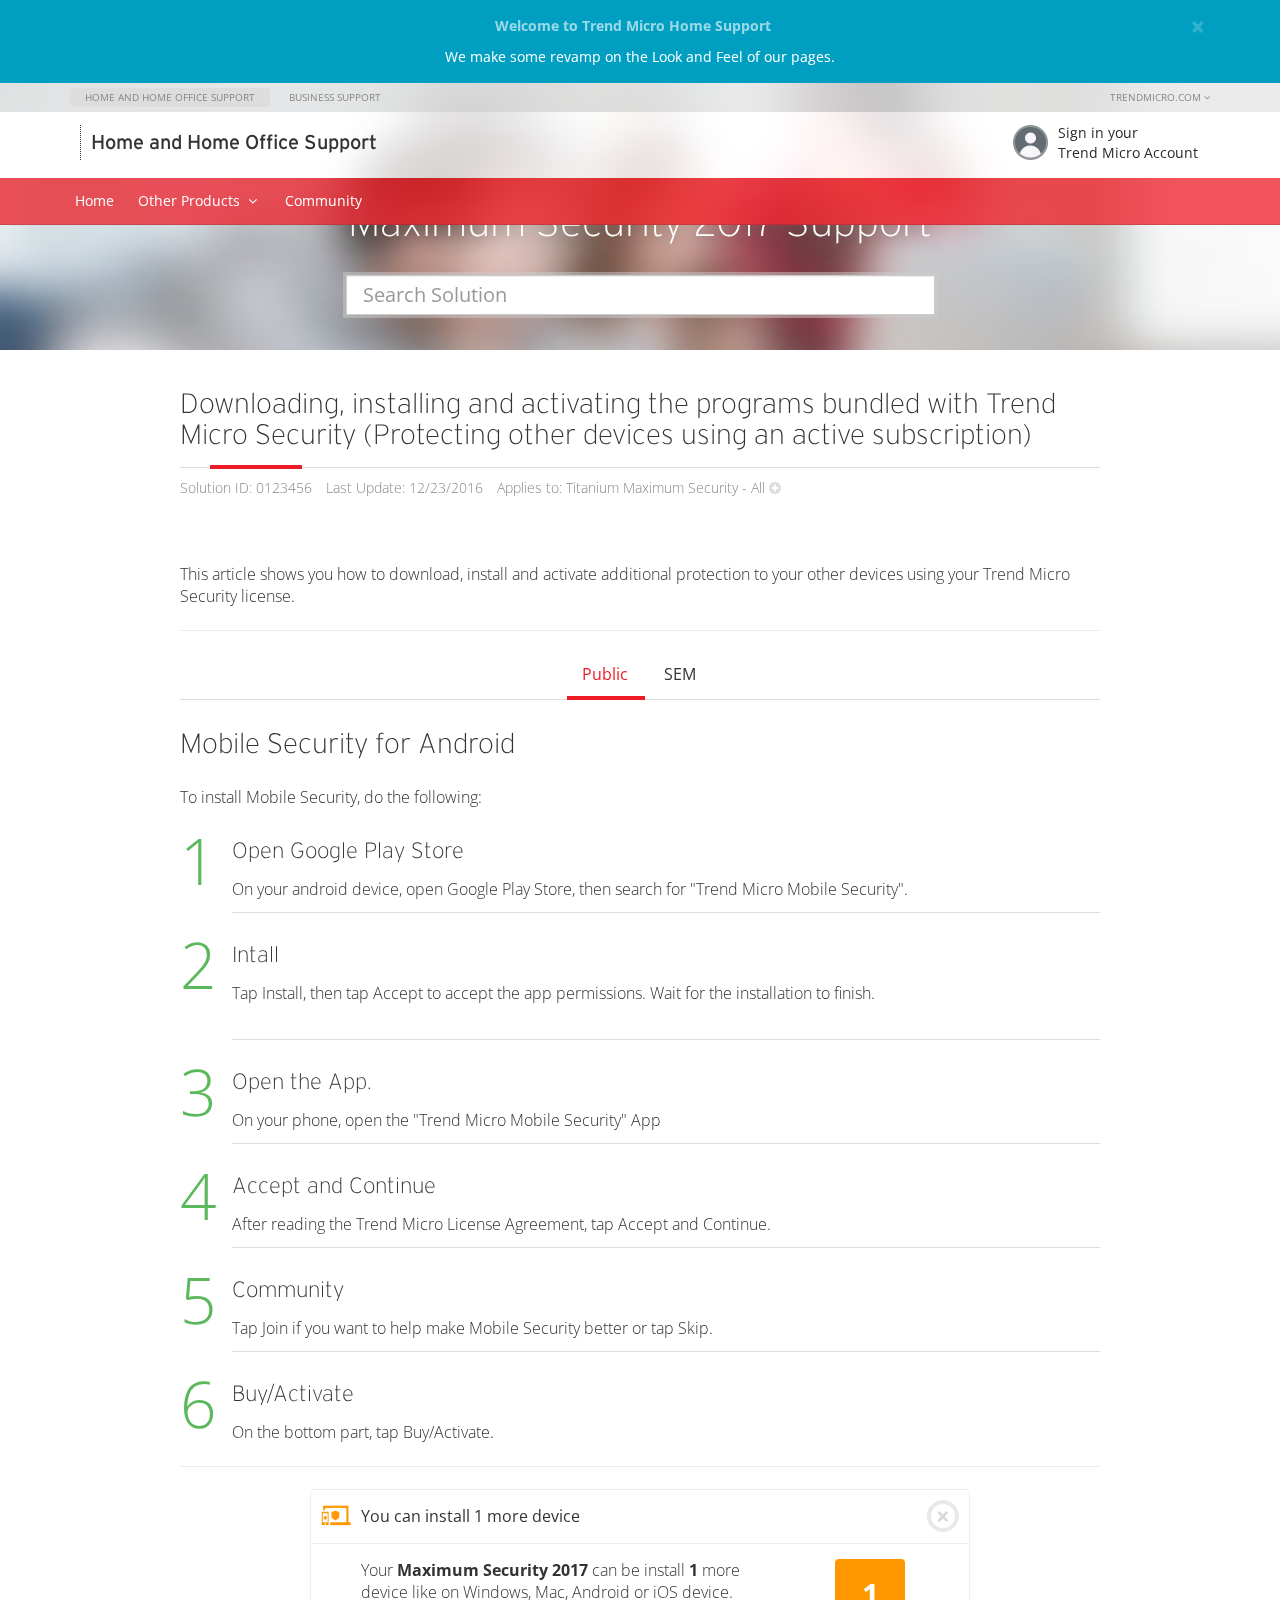
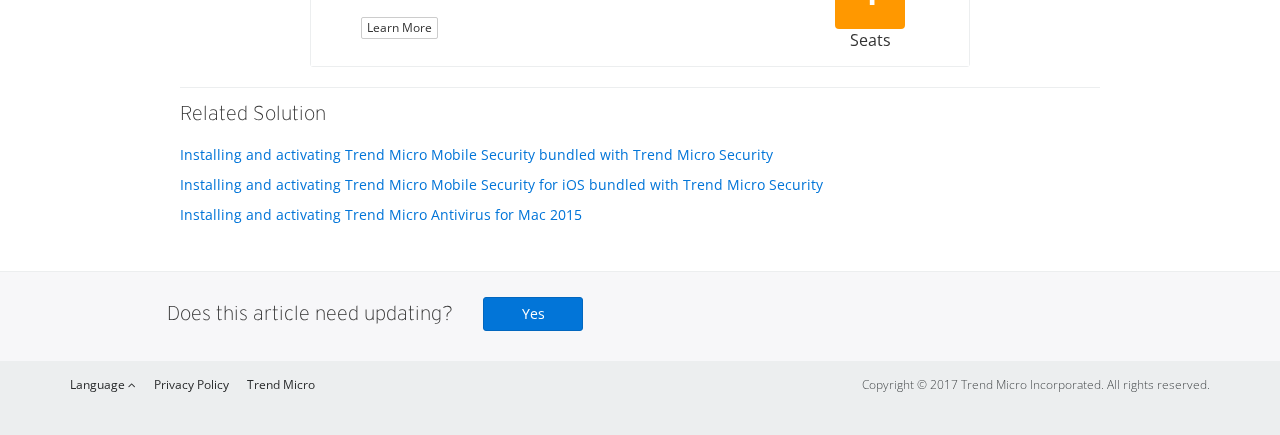
==== commit 4247dd92: "Upated internal solution rearrangement" ====
--- a/solution-internal.html
+++ b/solution-internal.html
@@ -172,146 +172,142 @@
     </div>
     <main>
       <article class="article-section container">
-        <div class="article-body">
-          <div class="page-heading">
-            <h2 class="page-title h3">Downloading, installing and activating the programs bundled with Trend Micro Security (Protecting other devices using an active subscription)</h2>
-            <div class="page-subtitle">
-              <ul class="article-properties list-inline">
-                <li><span>Solution ID: </span>0123456</li>
-                <li><span>Last Update: </span>12/23/2016</li>
-                <li><span>Applies to: </span><span id="productList">Titanium Maximum Security - All;Titanium Premium Security - All;Trend Micro Internet Security Pro - All;Trend Micro Maximum Security - 2015;Trend Micro Premium Security - 2015;</span> <a href="#"
-              title="Show More" id="seeMore"><i class="fa fa-plus-circle" aria-hidden="true"></i></a></li>
-              </ul>
-            </div>
-          </div>
-          <p>This article shows you how to download, install and activate additional protection to your other devices using your Trend Micro Security license.</p>
-          <hr>
 
+<div class="article-body">
+  <div class="page-heading">
+    <h2 class="page-title h3">Downloading, installing and activating the programs bundled with Trend Micro Security (Protecting other devices using an active subscription)</h2>
+    <div class="page-subtitle">
+      <ul class="article-properties list-inline">
+        <li><span>Solution ID:</span> 0123456</li>
+        <li><span>Last Update:</span> 12/23/2016</li>
+        <li>
+          <span>Applies to:</span> <span id="productList">Titanium Maximum Security - All</span> <a href="#" id="seeMore" title="Show More"><i aria-hidden="true" class="fa fa-plus-circle"></i></a>
+        </li>
+      </ul>
+    </div>
+  </div>
+  <p>This article shows you how to download, install and activate additional protection to your other devices using your Trend Micro Security license.</p>
+  <hr>
+  <!-- Start -->
+  <ul class="tab-scroll tab-center nav nav-tabs text-center">
+    <li class="active">
+      <a aria-expanded="true" data-toggle="tab" href="#tab1">Public</a>
+    </li>
+    <li class="">
+      <a aria-expanded="false" data-toggle="tab" href="#tab2">SEM</a>
+    </li>
+  </ul>
+  <div class="tab-content">
+    <div class="tab-pane fade active in" id="tab1" role="tabpanel">
+      <!-- Start Public -->
+      <h3>Mobile Security for Android</h3>
+      <p>To install Mobile Security, do the following:</p>
+      <dl class="article-steps">
+        <dt>
+          <h3>Open Google Play Store</h3>
+          </dt>
+        <dd>
+          <p>On your android device, open Google Play Store, then search for "Trend Micro Mobile Security".</p>
+        </dd>
+        <dt><h3>Intall</h3></dt>
+          
+        <dd>
+          <p>Tap Install, then tap Accept to accept the app permissions. Wait for the installation to finish.</p>
+          <div class="text-center">
+            <a data-caption="Tap Install, then tap Accept to accept the app permissions. Wait for the installation to finish." data-fancybox="images" href="https://esupport.trendmicro.com/media/13756081/install.png"><img alt="" src="https://esupport.trendmicro.com/media/13756081/install.png"></a>
+          </div>
+        </dd>
+          
+        <dt><h3>Open the App.</h3></dt>
+        <dd>
+          <p>On your phone, open the "Trend Micro Mobile Security" App</p>
+        </dd>
+        <dt><h3>Accept and Continue</h3></dt>
+        <dd>
+          <p>After reading the Trend Micro License Agreement, tap Accept and Continue.</p>
+        </dd>
+        <dt><h3>Community</h3></dt>
+        <dd>
+          <p>Tap Join if you want to help make Mobile Security better or tap Skip.</p>
+        </dd>
+        <dt> <h3>Buy/Activate</h3></dt>
+        <dd>
+          <p>On the bottom part, tap Buy/Activate.</p>
+        </dd>
+      </dl>
+      <hr>
+      <div id="SNWidgetKB">
+        <div class="sn-widget-kb sn-widget-kb-warning">
+          <div class="sn-widget-kb-content">
+            <button class="close" data-dismiss="alert" data-target="#SNWidgetKB" type="button">×</button>
+            <div class="sn-widget-kb-heading">
+              You can install 1 more device
+            </div>
+            <div class="sn-widget-kb-tag">
+              <div class="tag">
+                <span class="tag-heading">1</span>
+              </div><span class="tag-subtitle">Seats</span>
+            </div>
+            <div class="sn-widget-kb-body">
+              <p>Your <b>Maximum Security 2017</b> can be install <b>1</b> more device like on Windows, Mac, Android or iOS device.</p>
+              <p><a class="btn btn-default btn-xs" href="">Learn More</a></p>
+            </div>
+          </div>
+        </div>
+      </div>
+    </div><!-- End Public -->
+    <div class="tab-pane fade" id="tab2" role="tabpanel">
+      <!-- Start SEM -->
+      <table class="table table-striped">
+        <tbody>
+          <tr>
+            <td>Original Solution ID</td>
+            <td>1104368</td>
+          </tr>
+          <tr>
+            <td>Related Case ID</td>
+            <td>N/A</td>
+          </tr>
+          <tr>
+            <td>Contributor</td>
+            <td>Wilson Locsin (TS-PH); Michael Limon (TS-PH);</td>
+          </tr>
+          <tr>
+            <td>Department</td>
+            <td>Support, General</td>
+          </tr>
+          <tr>
+            <td>Solution Status</td>
+            <td>Published</td>
+          </tr>
+          <tr>
+            <td>First Published</td>
+            <td>2014/08/21 2:59 AM</td>
+          </tr>
+          <tr>
+            <td>Expire Date</td>
+            <td>2019/06/30 7:00 AM</td>
+          </tr>
+          <tr>
+            <td>Archive Date</td>
+            <td>2018/06/30 7:00 AM</td>
+          </tr>
+          <tr>
+            <td>External Link</td>
+            <td>
+              <a href="http://esupport.trendmicro.com/en-us/home/pages/technical-support/maximum-security/1104368.aspx">1104368.aspx</a>
+            </td>
+          </tr>
+        </tbody>
+      </table>
+      <hr>
+      <!-- End SEM -->
+    </div>
+  </div><!-- End -->
+</div>
 
-        <!-- Start -->
-        <ul class="tab-scroll tab-center nav nav-tabs text-center">
-          <li class="active"><a href="#tab1" data-toggle="tab">Public</a></li>
-          <li><a href="#tab2" data-toggle="tab">SEM</a></li>
-        </ul>
-        <div class="tab-content">
-          <div role="tabpanel" class="tab-pane active in fade" id="tab1">
-            <!-- Start Public -->
-            <h3>Mobile Security for Android</h3>
-            <p>To install Mobile Security, do the following:</p>
-            <dl class="article-steps">
-              <dt>
-              <h3>Open Google Play Store</h3>
-              </dt>
-              <dd>
-              <p>On your android device, open Google Play Store, then search for "Trend Micro Mobile Security".</p>
-              </dd>
-              <dt>
-              <h3>Intall</h3>
-              </dt>
-              <dd>
-              <p>Tap Install, then tap Accept to accept the app permissions. Wait for the installation to finish. </p>
-              <div class="text-center">
-                <a href="https://esupport.trendmicro.com/media/13756081/install.png" data-fancybox="images" data-caption="Tap Install, then tap Accept to accept the app permissions. Wait for the installation to finish.">
-                  <img src="https://esupport.trendmicro.com/media/13756081/install.png" alt="">
-                </a>
-              </div>
-              </dd>
-              <dt>
-              <h3>Open the App.</h3>
-              </dt>
-              <dd>
-              <p>On your phone, open the "Trend Micro Mobile Security" App</p>
-              </dd>
-              <dt>
-              <h3>Accept and Continue</h3>
-              </dt>
-              <dd>
-              <p>After reading the Trend Micro License Agreement, tap Accept and Continue.</p>
-              </dd>
-              <dt>
-              <h3>Community</h3>
-              </dt>
-              <dd>
-              <p>Tap Join if you want to help make Mobile Security better or tap Skip.</p>
-              </dd>
-              <dt>
-              <h3>Buy/Activate</h3>
-              </dt>
-              <dd>
-              <p>On the bottom part, tap Buy/Activate.</p>
-              </dd>
-            </dl>
-            <hr>
-            <div id="SNWidgetKB">
-              <div class="sn-widget-kb sn-widget-kb-warning">
-                <div class="sn-widget-kb-content">
-                  <button type="button" class="close" data-target="#SNWidgetKB" data-dismiss="alert">×</button>
-                  <div class="sn-widget-kb-heading">You can install 1 more device</div>
-                  <div class="sn-widget-kb-tag">
-                    <div class="tag">
-                      <span class="tag-heading">1</span>
-                    </div>
-                    <span class="tag-subtitle">Seats</span>
-                  </div>
-                  <div class="sn-widget-kb-body">
-                    <p>Your <b>Maximum Security 2017</b> can be install <b>1</b> more device like on Windows, Mac, Android or iOS device.</p>
-                    <p> <a href="" class="btn btn-default btn-xs">Learn More</a></p>
-                  </div>
-                </div>
-              </div>
-            </div>
-          </div>
-          <!-- End Public -->
-        <div role="tabpanel" class="tab-pane fade" id="tab2">
-          <!-- Start SEM -->
-          <table class="table table-striped">
-            <tbody>
-              <tr>
-                <td>Original Solution ID</td>
-                <td>1104368</td>
-              </tr>
-              <tr>
-                <td>Related Case ID</td>
-                <td>N/A</td>
-              </tr>
-              <tr>
-                <td>Contributor</td>
-                <td>Wilson Locsin (TS-PH); Michael Limon (TS-PH); </td>
-              </tr>
-              <tr>
-                <td>Department</td>
-                <td>Support, General</td>
-              </tr>
-              <tr>
-                <td>Solution Status</td>
-                <td>Published</td>
-              </tr>
-              <tr>
-                <td>First Published</td>
-                <td>2014/08/21 2:59 AM</td>
-              </tr>
-              <tr>
-                <td>Expire Date</td>
-                <td>2019/06/30 7:00 AM</td>
-              </tr>
-              <tr>
-                <td>Archive Date</td>
-                <td>2018/06/30 7:00 AM</td>
-              </tr>
-              <tr>
-                <td>External Link</td>
-                <td><a href="http://esupport.trendmicro.com/en-us/home/pages/technical-support/maximum-security/1104368.aspx">1104368.aspx</a></td>
-              </tr>
-            </tbody>
-          </table>
-          <hr>
-          <!-- End SEM -->
-        </div>
-      </div>
-      <!-- End -->
-    </div>
-      <!-- <strong class="text-brand-red"><i class="fa fa-user-circle" aria-hidden="true"></i> Public</strong> -->
-      <div class="article-body">
+       
+<div class="article-body">
         <h3 class="article-title h4" style="margin-top: 15px;">Related Solution</h3>
         <ul class="related-list list-unstyled">
           <li><a href="">Installing and activating Trend Micro Mobile Security bundled with Trend Micro Security</a></li>
@@ -319,6 +315,10 @@
           <li><a href="">Installing and activating Trend Micro Antivirus for Mac 2015</a></li>
         </ul>
       </div>
+
+
+
+
     </article>
     <div class="article-feedback">
       <div class="container">
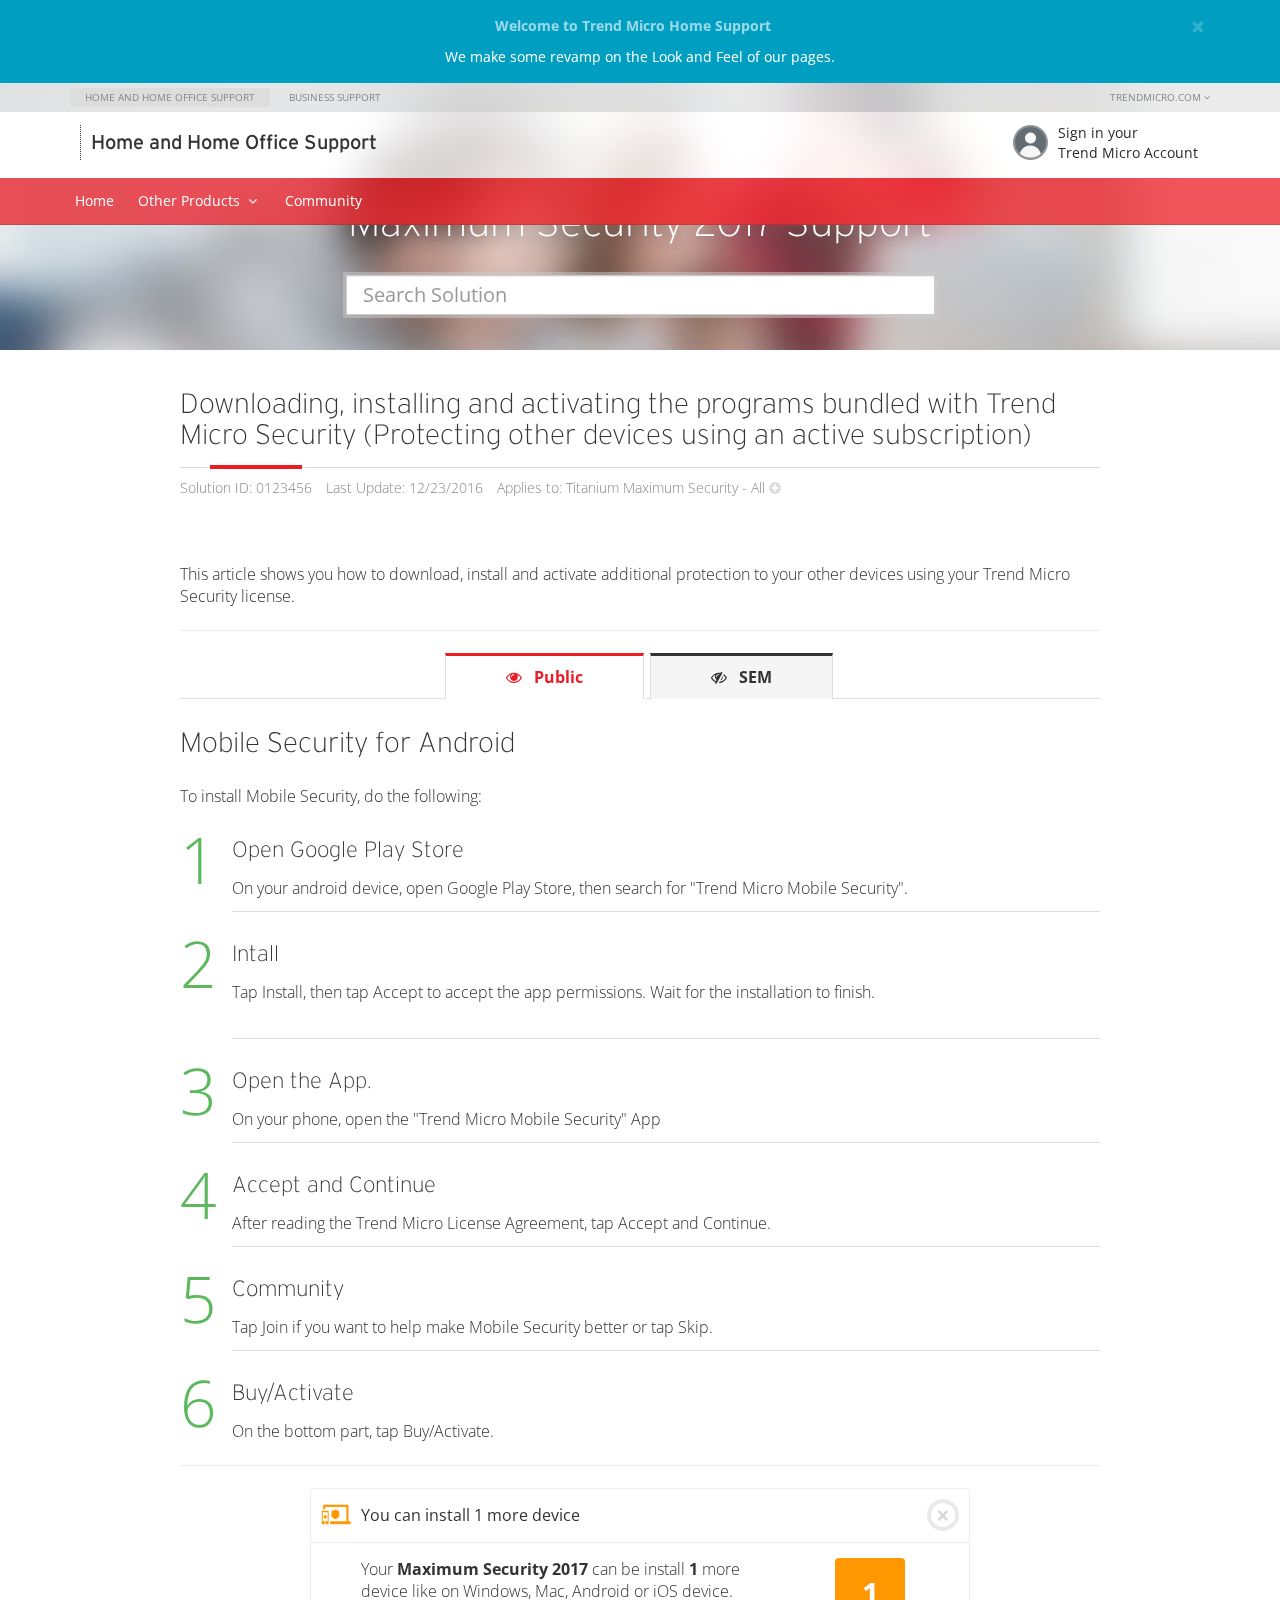
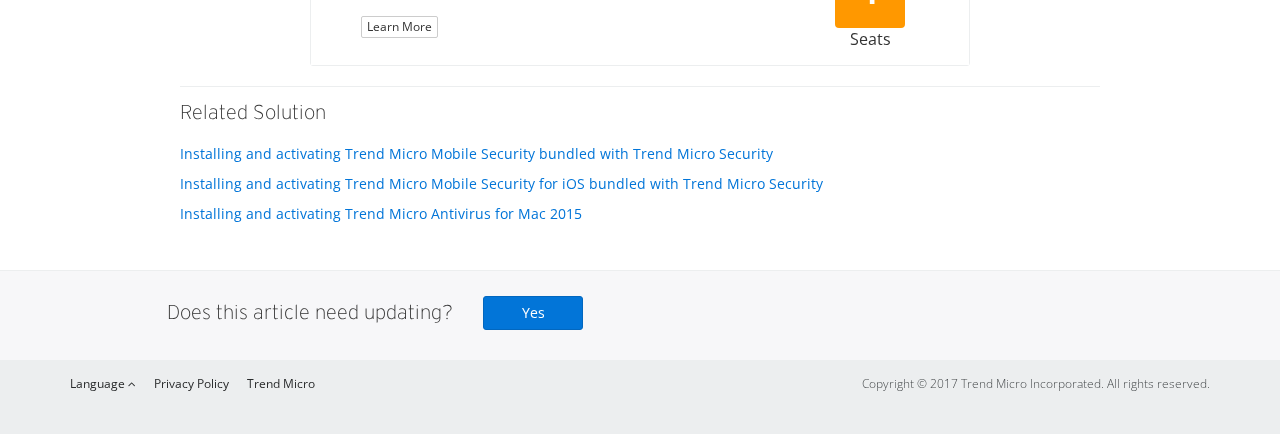
==== commit 0096343e: "Upated internal solution rearrangement" ====
--- a/solution-internal.html
+++ b/solution-internal.html
@@ -57,6 +57,61 @@
     });
     </script>
   </head>
+  <style>
+    
+    .nav-tabs-two {
+        border-bottom: 1px solid #dddddd
+    }
+
+    .nav-tabs-two>li {
+        float: none;
+        margin-bottom: -1px
+    }
+
+    .nav-tabs-two>li>a {
+    margin-right: 2px;
+    line-height: 1.42857;
+    color: #333;
+    padding: 10px 60px;
+    border: 1px solid #ddd;
+    margin-bottom: -5px;
+    border-bottom: 1px solid #fff;
+    background: #f5f5f5;
+    font-weight: 700;
+    border-top: 3px solid;
+}
+    }
+
+    .nav-tabs-two>li>a:hover {
+        color: #ED1C24;
+        background-color: #ffffff
+    }
+
+    .nav-tabs-two>li.active>a,.nav-tabs-two>li.active>a:hover,.nav-tabs-two>li.active>a:focus {
+    color: #ed1c24;
+    background-color: #ffffff;
+    cursor: default;
+    border-top: 3px solid;
+    }
+
+    .nav-tabs-two>li:after {
+        content: '';
+        display: block;
+        margin: auto;
+        height: 4px;
+        width: 0px;
+        background: transparent;
+        -webkit-transition: all 0.2s ease-in-out;
+        -o-transition: all 0.2s ease-in-out;
+        transition: all 0.2s ease-in-out
+    }
+
+    .nav-tabs-two>li.active:after,.nav-tabs-two>li:hover:after,.nav-tabs-two>li:focus:after {
+        width: 100%;
+        background: #fff;
+    }
+
+  </style>
   <body>
     <header id="header" class="navbar navbar-default navbar-fixed-top">
       <div class="global-alert global-alert-info global-alert-dismissible" id="global-alert">
@@ -189,12 +244,12 @@
   <p>This article shows you how to download, install and activate additional protection to your other devices using your Trend Micro Security license.</p>
   <hr>
   <!-- Start -->
-  <ul class="tab-scroll tab-center nav nav-tabs text-center">
+  <ul class="tab-scroll tab-center nav nav-tabs nav-tabs-two text-center">
     <li class="active">
-      <a aria-expanded="true" data-toggle="tab" href="#tab1">Public</a>
+      <a aria-expanded="true" data-toggle="tab" href="#tab1"><i class="fa fa-eye" aria-hidden="true"></i> &nbsp; Public</a>
     </li>
     <li class="">
-      <a aria-expanded="false" data-toggle="tab" href="#tab2">SEM</a>
+      <a aria-expanded="false" data-toggle="tab" href="#tab2"><i class="fa fa-eye-slash" aria-hidden="true"></i> &nbsp; SEM</a>
     </li>
   </ul>
   <div class="tab-content">
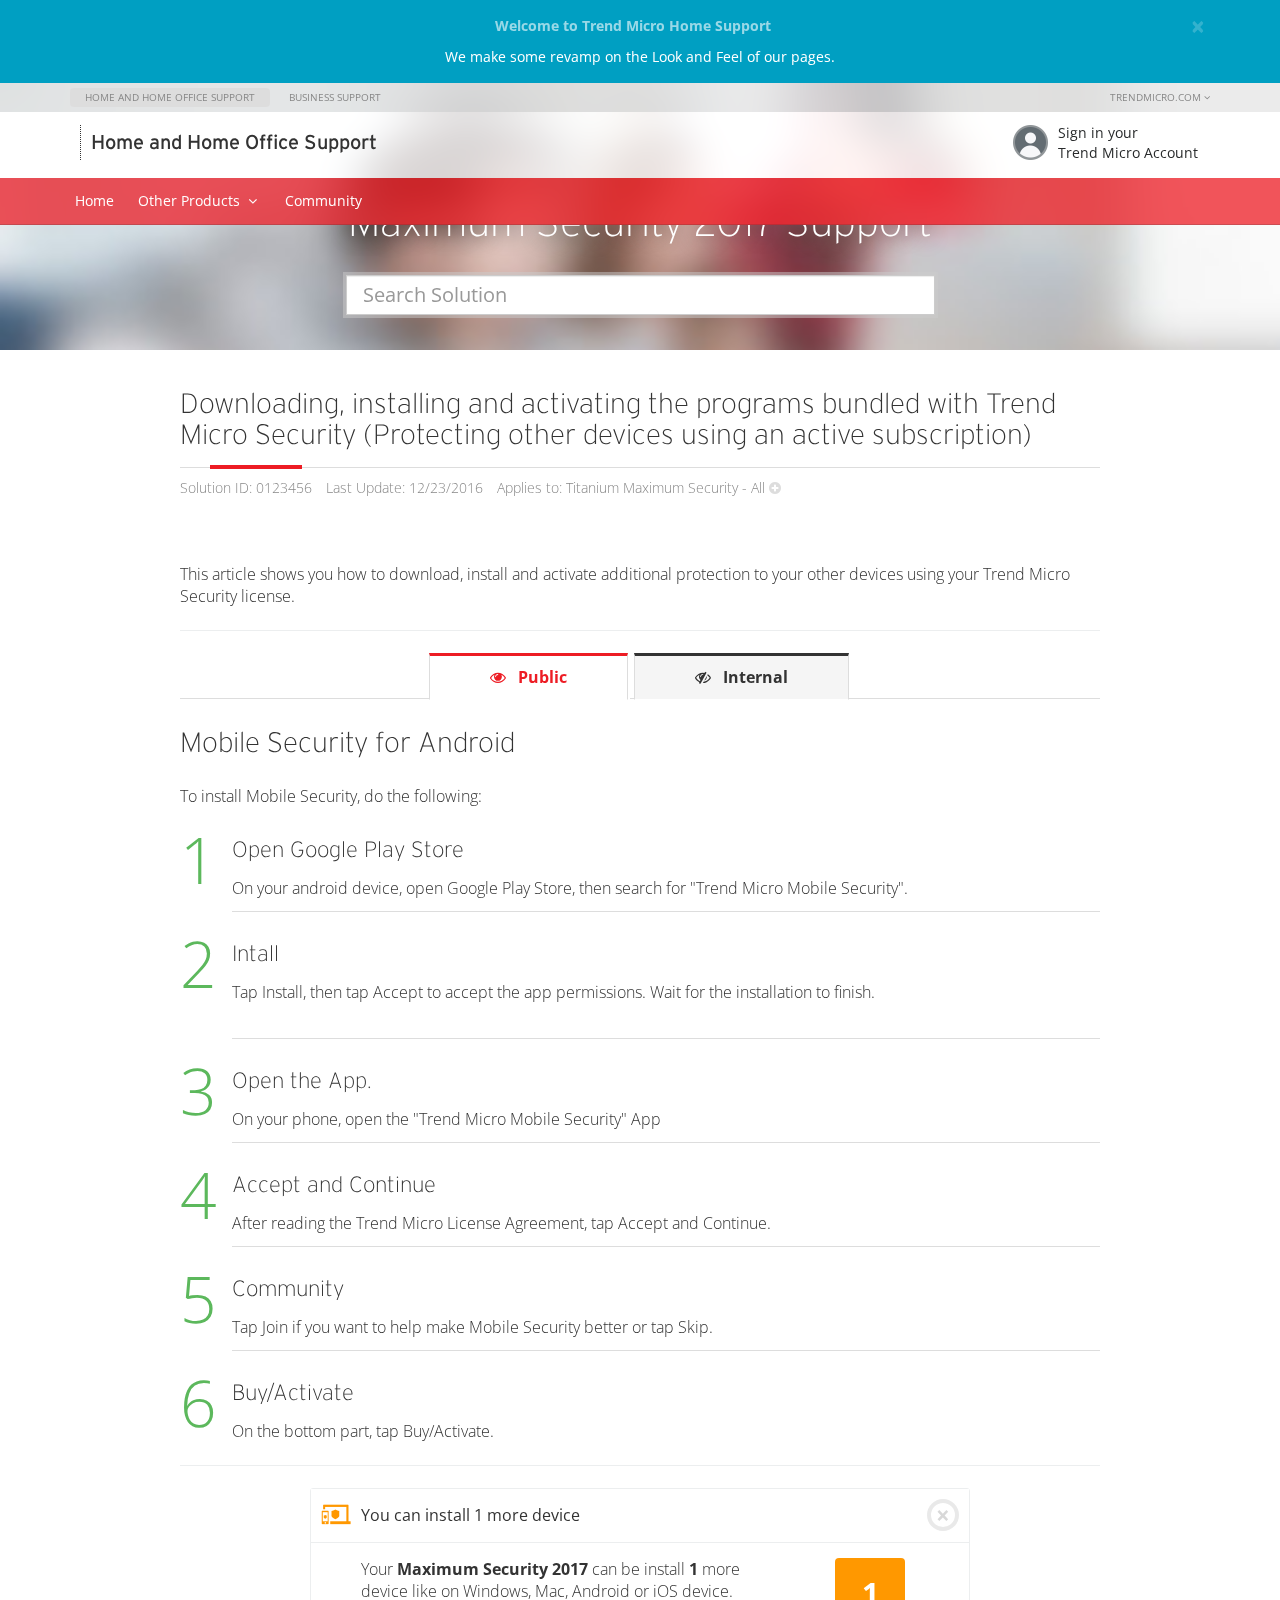
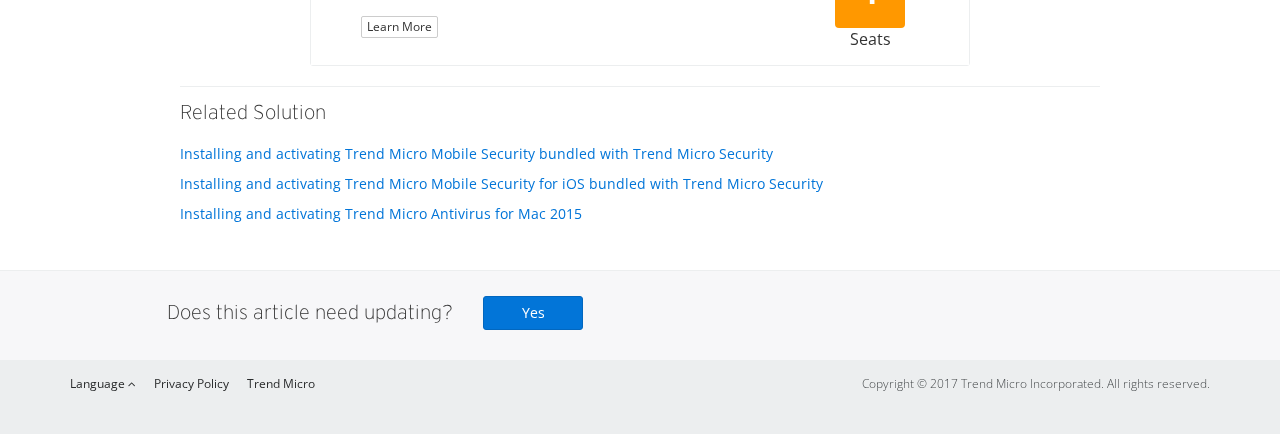
==== commit a6b7599d: "Solution Details rearrange" ====
--- a/solution-internal.html
+++ b/solution-internal.html
@@ -111,6 +111,61 @@
         background: #fff;
     }
 
+    .align-text-right {
+      text-align: right;
+      padding-right: 15px;
+    }
+    .text-muted {
+      color: #999;
+      font-size: smaller;
+    }
+
+    #solution-details {
+      background: #fafafa;
+      font-size: smaller;
+    }
+
+    #solution-details .section {
+      padding: 5px;
+    }
+    #solution-details .container {
+      width: inherit;
+    }
+   #solution-details .section .section__title h6 {
+    padding-top: 15px;
+    font-size: 14px;
+    font-weight: 700;
+    text-transform: uppercase;
+    color: #009fc2;
+    letter-spacing: 1px; }
+   #solution-details .section .section__body ul.section__body-items {
+    list-style: none;
+    padding-left: 0px; }
+     #solution-details .section .section__body ul.section__body-items li.section__body-item {
+          display: block !important;
+      margin-bottom: 0.2rem; }
+       #solution-details .section .section__body ul.section__body-items li.section__body-item .section__meta-data {
+        display: block !important;
+        margin-top: 10px;
+        max-width: 135px;
+        -ms-flex: 1 1 auto;
+            flex: 1 1 auto; }
+         #solution-details .section .section__body ul.section__body-items li.section__body-item .section__meta-data p {
+          width: 100%;
+          margin-bottom: 0px;
+          padding-right: 15px;
+          color: #849296;
+          font-size: smaller; }
+       #solution-details .section .section__body ul.section__body-items li.section__body-item .section__meta-content {
+          display: -moz-inline-flex;
+          display: -ms-inline-flexbox;
+          display: inline-flex;
+          -ms-flex-align: center;
+          align-items: center;
+          -ms-flex-line-pack: center;
+          align-content: center;
+          font-weight: normal;
+          color: #1f2d3d; }
   </style>
   <body>
     <header id="header" class="navbar navbar-default navbar-fixed-top">
@@ -249,7 +304,7 @@
       <a aria-expanded="true" data-toggle="tab" href="#tab1"><i class="fa fa-eye" aria-hidden="true"></i> &nbsp; Public</a>
     </li>
     <li class="">
-      <a aria-expanded="false" data-toggle="tab" href="#tab2"><i class="fa fa-eye-slash" aria-hidden="true"></i> &nbsp; SEM</a>
+      <a aria-expanded="false" data-toggle="tab" href="#tab2"><i class="fa fa-eye-slash" aria-hidden="true"></i> &nbsp; Internal</a>
     </li>
   </ul>
   <div class="tab-content">
@@ -313,48 +368,129 @@
     </div><!-- End Public -->
     <div class="tab-pane fade" id="tab2" role="tabpanel">
       <!-- Start SEM -->
-      <table class="table table-striped">
+
+      <p>First Version: </p>
+      <table class="table table-striped small">
         <tbody>
           <tr>
-            <td>Original Solution ID</td>
+            <td class="col-sm-3 align-text-right text-muted">Original Solution ID</td>
             <td>1104368</td>
           </tr>
-          <tr>
+<!--           <tr>
             <td>Related Case ID</td>
             <td>N/A</td>
+          </tr> -->
+          <tr>
+            <td class="col-sm-3 align-text-right text-muted">Contributors</td>
+            <td>Christian Santoalla (TS-PH), Aldrich Gregorio (TS-PH), Joey Villasenor (TS-PH), Richard Robledo (TS-PH), Aldever Calvo (TS-PH), Nathanael Alcain (TS-PH), Jesusa Cruz (TS-PH), Marlon Velasco (TS-PH), Jacquelyn Alicaya-Remulla (TS-PH), Frederick Pada (TS-PH), Martin Antonio (TS-PH), Helen Vicente (TS-PH), John Fajardo (TS-PH), Evan Sevilla (TS-PH), Carla Timtiman (TS-PH), Michael Limon (TS-PH), Self-Service Sustain</td>
           </tr>
-          <tr>
-            <td>Contributor</td>
-            <td>Wilson Locsin (TS-PH); Michael Limon (TS-PH);</td>
-          </tr>
-          <tr>
+<!--           <tr>
             <td>Department</td>
             <td>Support, General</td>
-          </tr>
-          <tr>
+          </tr> -->
+<!--           <tr>
             <td>Solution Status</td>
             <td>Published</td>
-          </tr>
+          </tr> -->
           <tr>
-            <td>First Published</td>
+            <td class="col-sm-3 align-text-right text-muted">First Published</td>
             <td>2014/08/21 2:59 AM</td>
           </tr>
           <tr>
-            <td>Expire Date</td>
+            <td class="col-sm-3 align-text-right text-muted">Expire Date</td>
             <td>2019/06/30 7:00 AM</td>
           </tr>
           <tr>
-            <td>Archive Date</td>
+            <td class="col-sm-3 align-text-right text-muted">Archive Date</td>
             <td>2018/06/30 7:00 AM</td>
           </tr>
           <tr>
-            <td>External Link</td>
+            <td class="col-sm-3 align-text-right text-muted">External Link</td>
             <td>
               <a href="http://esupport.trendmicro.com/en-us/home/pages/technical-support/maximum-security/1104368.aspx">1104368.aspx</a>
             </td>
           </tr>
         </tbody>
       </table>
+
+      <p>Second Version: </p>
+
+      <style>
+
+
+      </style>
+
+    <div id="solution-details">
+      <div class="container">
+        <div class="row">
+          <div class="col-md-12">
+            <div class="section">
+              <div class="section__title">
+                <h6><strong>Solution Details</strong></h6>
+              </div>
+            </div>
+          </div>
+        </div>
+        <div class="row">
+          <div class="col-md-9">
+            <div class="section">
+              <div class="section__body">
+                <ul class="section__body-items">
+                  <li class="section__body-item">
+                    <span class="section__meta-data">
+                      <p>Original Solution ID</p>
+                    </span>
+                    <span class="section__meta-content">1104368</span>
+                  </li>
+                  <li class="section__body-item">
+                    <span class="section__meta-data">
+                      <p>Contributors</p>
+                    </span>
+                    <span class="section__meta-content">Christian Santoalla (TS-PH), Aldrich Gregorio (TS-PH), Joey Villasenor (TS-PH), Richard Robledo (TS-PH), Aldever Calvo (TS-PH), Nathanael Alcain (TS-PH), Jesusa Cruz (TS-PH), Marlon Velasco (TS-PH), Jacquelyn Alicaya-Remulla (TS-PH), Frederick Pada (TS-PH), Martin Antonio (TS-PH), Helen Vicente (TS-PH), John Fajardo (TS-PH), Evan Sevilla (TS-PH), Carla Timtiman (TS-PH), Michael Limon (TS-PH), Self-Service Sustain</span>
+                  </li>
+                </ul>
+              </div>
+            </div>
+          </div>
+          <div class="col-md-3">
+            <div class="section">
+              <div class="section__body">
+                <ul class="section__body-items">
+                  <li class="section__body-item">
+                    <span class="section__meta-data">
+                      <p>First Published</p>
+                    </span>
+                    <span class="section__meta-content">2014/08/21 2:59 AM</span>
+                  </li>
+                  <li class="section__body-item">
+                    <span class="section__meta-data">
+                      <p>Expire Date</p>
+                    </span>
+                    <span class="section__meta-content">2019/06/30 7:00 AM</span>
+                  </li>
+                   <li class="section__body-item">
+                    <span class="section__meta-data">
+                      <p>Archive Date</p>
+                    </span>
+                    <span class="section__meta-content">2018/06/30 7:00 AM</span>
+                  </li>
+                   <li class="section__body-item">
+                    <span class="section__meta-data">
+                      <p>External Link</p>
+                    </span>
+                    <span class="section__meta-content"><a href="http://esupport.trendmicro.com/en-us/home/pages/technical-support/maximum-security/1104368.aspx">1104368.aspx</a></span>
+                  </li>
+
+                </ul>
+              </div>
+            </div>
+          </div>
+        </div>
+      </div>
+    </div>
+
+
+
       <hr>
       <!-- End SEM -->
     </div>
